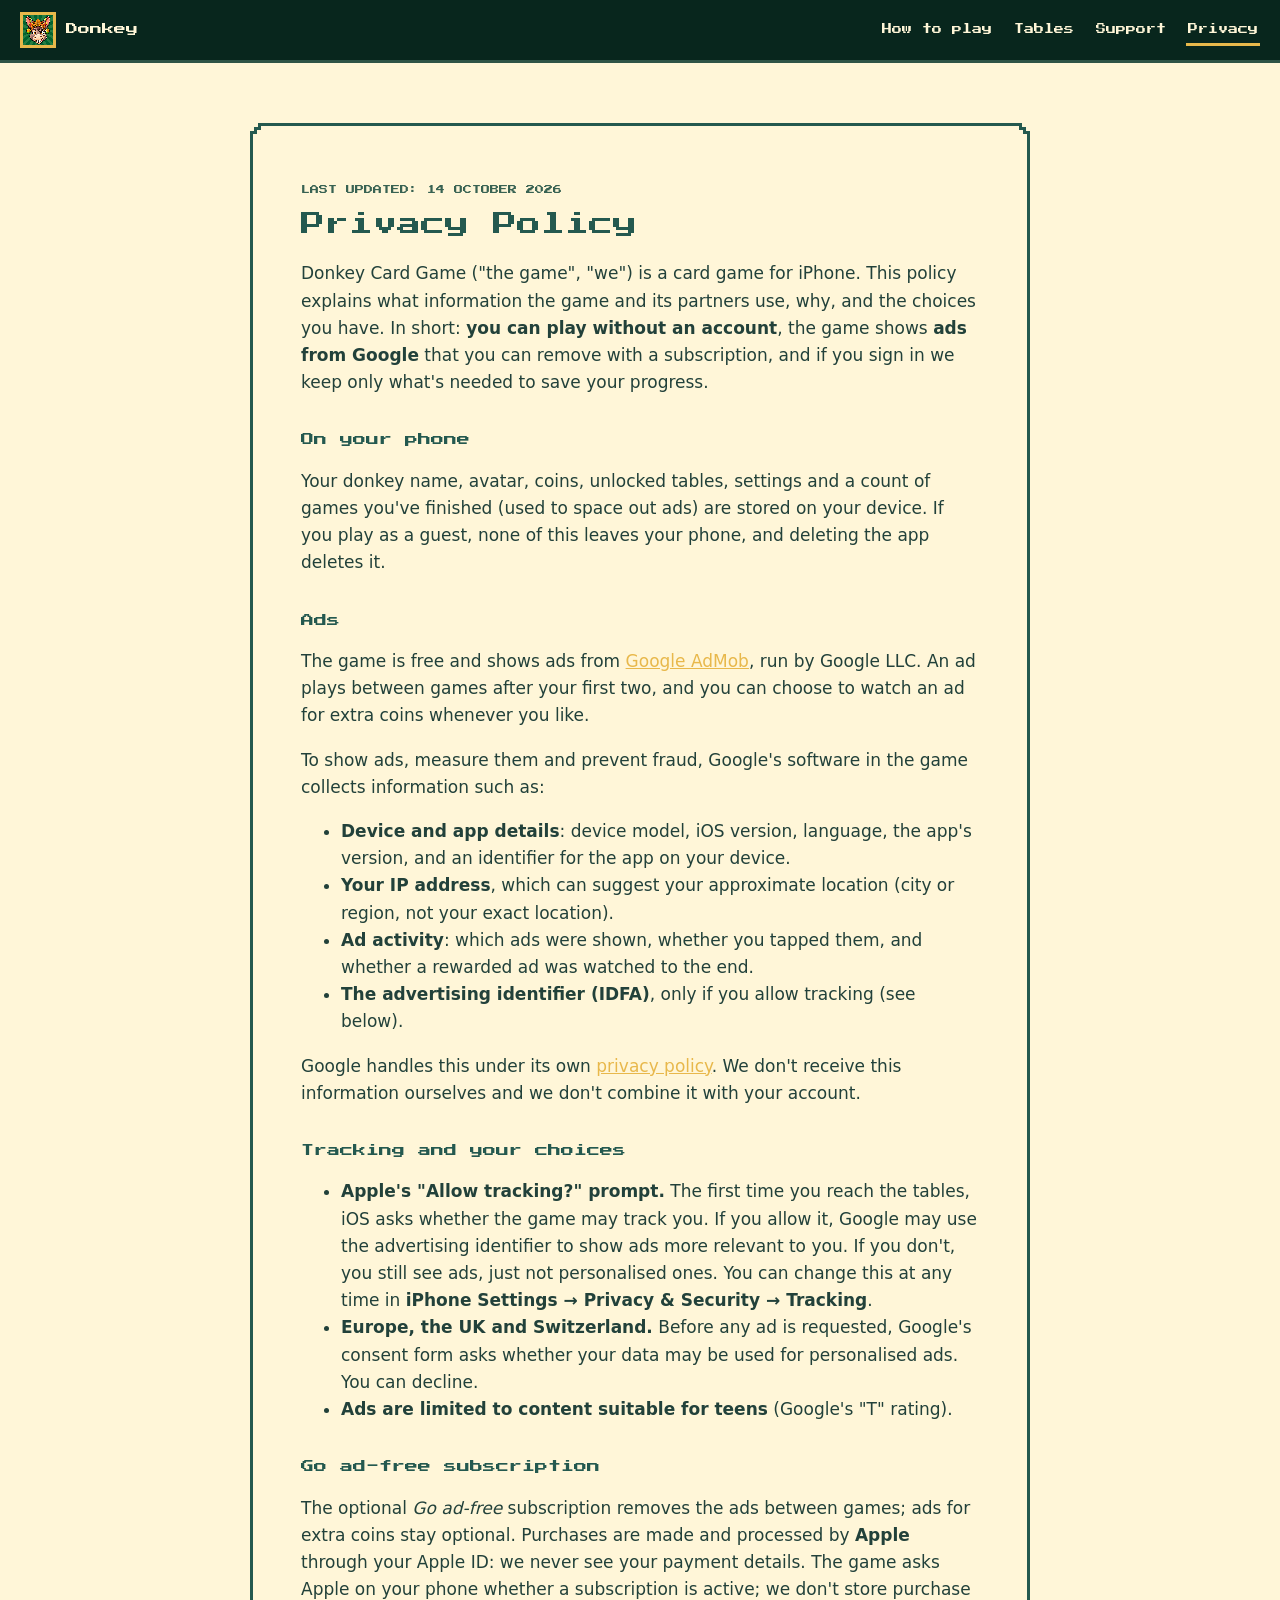
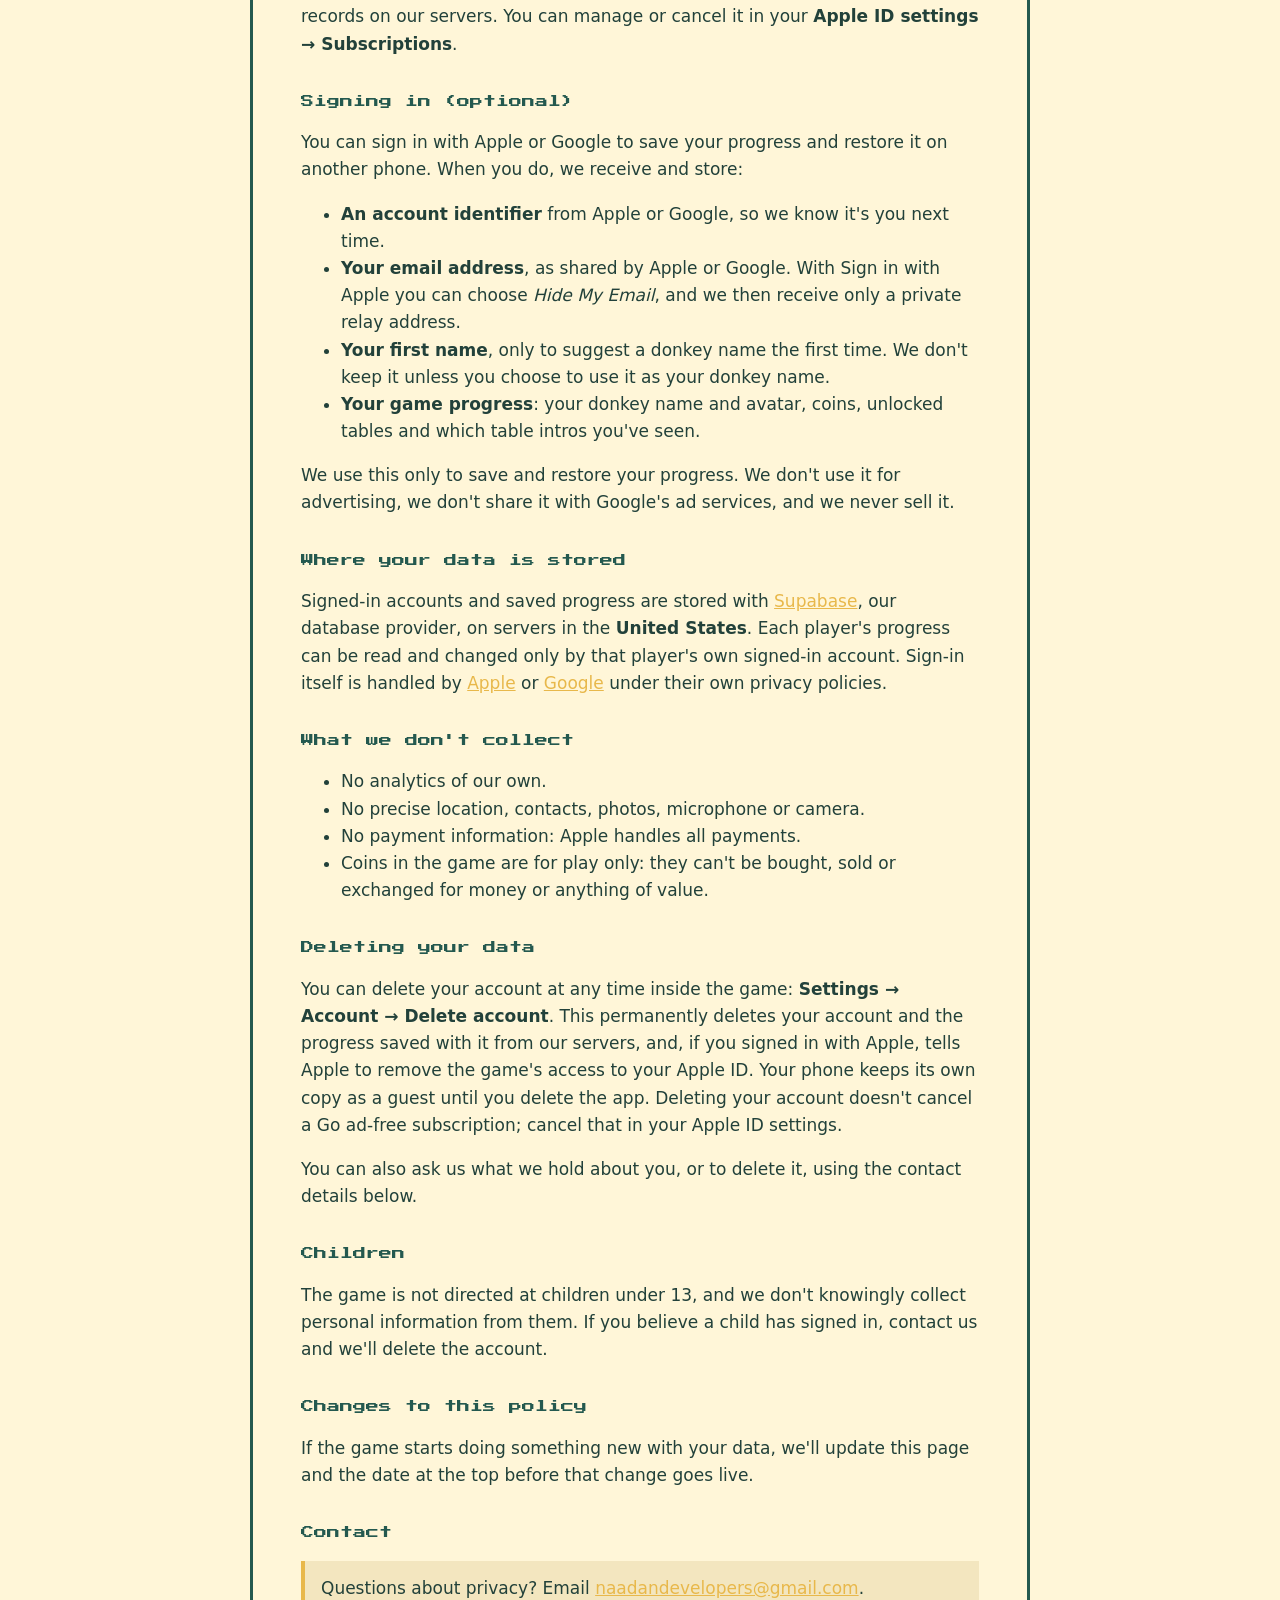
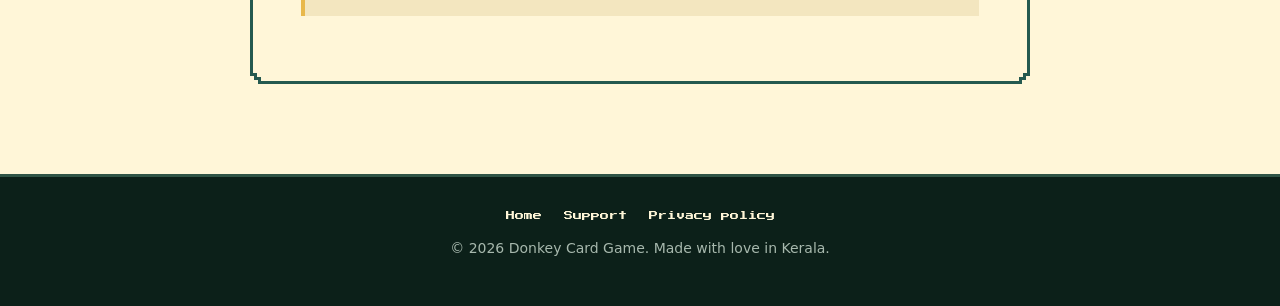
==== privacy.html @ 3ba15b1d "Claude: Privacy policy and support FAQ for ads and Go ad-free; Privacy and Support links in Settings" ====
<!doctype html>
<html lang="en">
<head>
  <meta charset="utf-8">
  <meta name="viewport" content="width=device-width, initial-scale=1">
  <title>Privacy Policy · Donkey Card Game</title>
  <meta name="description" content="How Donkey Card Game handles your data: ads from Google, tracking choices, the Go ad-free subscription, optional sign-in, and how to delete it.">
  <meta name="theme-color" content="#08261d">
  <link rel="icon" href="assets/favicon.png">
  <link rel="stylesheet" href="style.css">
</head>
<body>
  <header class="topbar">
    <a class="brand" href="./"><img class="crisp" src="assets/icon.png" alt=""><span>Donkey</span></a>
    <nav class="nav" aria-label="Main">
      <a href="./#how">How to play</a>
      <a href="./#tables">Tables</a>
      <a href="support.html">Support</a>
      <a href="privacy.html" aria-current="page">Privacy</a>
    </nav>
  </header>

  <main class="doc">
    <div class="paper frame step drop"><div class="in step">
      <p class="updated">LAST UPDATED: 14 OCTOBER 2026</p>
      <h1>Privacy Policy</h1>
      <p>Donkey Card Game ("the game", "we") is a card game for iPhone. This policy explains what information the game and its partners use, why, and the choices you have. In short: <strong>you can play without an account</strong>, the game shows <strong>ads from Google</strong> that you can remove with a subscription, and if you sign in we keep only what's needed to save your progress.</p>

      <h2>On your phone</h2>
      <p>Your donkey name, avatar, coins, unlocked tables, settings and a count of games you've finished (used to space out ads) are stored on your device. If you play as a guest, none of this leaves your phone, and deleting the app deletes it.</p>

      <h2>Ads</h2>
      <p>The game is free and shows ads from <a href="https://policies.google.com/technologies/partner-sites" rel="noopener">Google AdMob</a>, run by Google LLC. An ad plays between games after your first two, and you can choose to watch an ad for extra coins whenever you like.</p>
      <p>To show ads, measure them and prevent fraud, Google's software in the game collects information such as:</p>
      <ul>
        <li><strong>Device and app details</strong>: device model, iOS version, language, the app's version, and an identifier for the app on your device.</li>
        <li><strong>Your IP address</strong>, which can suggest your approximate location (city or region, not your exact location).</li>
        <li><strong>Ad activity</strong>: which ads were shown, whether you tapped them, and whether a rewarded ad was watched to the end.</li>
        <li><strong>The advertising identifier (IDFA)</strong>, only if you allow tracking (see below).</li>
      </ul>
      <p>Google handles this under its own <a href="https://policies.google.com/privacy" rel="noopener">privacy policy</a>. We don't receive this information ourselves and we don't combine it with your account.</p>

      <h2>Tracking and your choices</h2>
      <ul>
        <li><strong>Apple's "Allow tracking?" prompt.</strong> The first time you reach the tables, iOS asks whether the game may track you. If you allow it, Google may use the advertising identifier to show ads more relevant to you. If you don't, you still see ads, just not personalised ones. You can change this at any time in <strong>iPhone Settings → Privacy &amp; Security → Tracking</strong>.</li>
        <li><strong>Europe, the UK and Switzerland.</strong> Before any ad is requested, Google's consent form asks whether your data may be used for personalised ads. You can decline.</li>
        <li><strong>Ads are limited to content suitable for teens</strong> (Google's "T" rating).</li>
      </ul>

      <h2>Go ad-free subscription</h2>
      <p>The optional <em>Go ad-free</em> subscription removes the ads between games; ads for extra coins stay optional. Purchases are made and processed by <strong>Apple</strong> through your Apple ID: we never see your payment details. The game asks Apple on your phone whether a subscription is active; we don't store purchase records on our servers. You can manage or cancel it in your <strong>Apple ID settings → Subscriptions</strong>.</p>

      <h2>Signing in (optional)</h2>
      <p>You can sign in with Apple or Google to save your progress and restore it on another phone. When you do, we receive and store:</p>
      <ul>
        <li><strong>An account identifier</strong> from Apple or Google, so we know it's you next time.</li>
        <li><strong>Your email address</strong>, as shared by Apple or Google. With Sign in with Apple you can choose <em>Hide My Email</em>, and we then receive only a private relay address.</li>
        <li><strong>Your first name</strong>, only to suggest a donkey name the first time. We don't keep it unless you choose to use it as your donkey name.</li>
        <li><strong>Your game progress</strong>: your donkey name and avatar, coins, unlocked tables and which table intros you've seen.</li>
      </ul>
      <p>We use this only to save and restore your progress. We don't use it for advertising, we don't share it with Google's ad services, and we never sell it.</p>

      <h2>Where your data is stored</h2>
      <p>Signed-in accounts and saved progress are stored with <a href="https://supabase.com/privacy" rel="noopener">Supabase</a>, our database provider, on servers in the <strong>United States</strong>. Each player's progress can be read and changed only by that player's own signed-in account. Sign-in itself is handled by <a href="https://www.apple.com/legal/privacy/" rel="noopener">Apple</a> or <a href="https://policies.google.com/privacy" rel="noopener">Google</a> under their own privacy policies.</p>

      <h2>What we don't collect</h2>
      <ul>
        <li>No analytics of our own.</li>
        <li>No precise location, contacts, photos, microphone or camera.</li>
        <li>No payment information: Apple handles all payments.</li>
        <li>Coins in the game are for play only: they can't be bought, sold or exchanged for money or anything of value.</li>
      </ul>

      <h2>Deleting your data</h2>
      <p>You can delete your account at any time inside the game: <strong>Settings → Account → Delete account</strong>. This permanently deletes your account and the progress saved with it from our servers, and, if you signed in with Apple, tells Apple to remove the game's access to your Apple ID. Your phone keeps its own copy as a guest until you delete the app. Deleting your account doesn't cancel a Go ad-free subscription; cancel that in your Apple ID settings.</p>
      <p>You can also ask us what we hold about you, or to delete it, using the contact details below.</p>

      <h2>Children</h2>
      <p>The game is not directed at children under 13, and we don't knowingly collect personal information from them. If you believe a child has signed in, contact us and we'll delete the account.</p>

      <h2>Changes to this policy</h2>
      <p>If the game starts doing something new with your data, we'll update this page and the date at the top before that change goes live.</p>

      <h2>Contact</h2>
      <p class="note">Questions about privacy? Email <a href="mailto:naadandevelopers@gmail.com">naadandevelopers@gmail.com</a>.</p>
    </div></div>
  </main>

  <footer>
    <div class="links"><a href="./">Home</a><a href="support.html">Support</a><a href="privacy.html">Privacy policy</a></div>
    <p>© 2026 Donkey Card Game. Made with love in Kerala.</p>
  </footer>
</body>
</html>
---- style.css ----
/* Donkey Card Game: one stylesheet for every page, in the game's own pixel
   look: stepped corners, hard borders and hard drop shadows, never blur. */

@font-face {
  font-family: 'Press Start 2P';
  src: url('assets/PressStart2P-Regular.ttf') format('truetype');
  font-display: swap;
}

:root {
  --cream: #fff6d8;
  --cream-2: #f3e6bf;
  --ink: #24594f;
  --ink-2: #386252;
  --deep: #08261d;
  --deep-2: #0c2019;
  --gold: #e8b84b;
  --yellow: #ffcc00;
  --yellow-edge: #493919;
  --yellow-drop: #795b16;
  --red: #e5544b;
  --pixel: 'Press Start 2P', ui-monospace, monospace;
  --body: ui-rounded, 'SF Pro Rounded', system-ui, -apple-system, 'Segoe UI', Roboto, sans-serif;
  /* Stepped corner size for clip-path frames. */
  --s: 4px;
}

* { box-sizing: border-box; }
html { scroll-behavior: smooth; }
body {
  margin: 0;
  background: var(--deep);
  color: var(--cream);
  font-family: var(--body);
  line-height: 1.6;
  -webkit-font-smoothing: antialiased;
}
img { max-width: 100%; display: block; }
/* Pixel art scales up crisp, not blurred. */
.crisp { image-rendering: pixelated; image-rendering: crisp-edges; }
a { color: var(--gold); }

/* ---------- stepped pixel frame: outer = border colour, inner = fill ---------- */
.step {
  clip-path: polygon(
    calc(var(--s) * 2) 0, calc(100% - var(--s) * 2) 0,
    calc(100% - var(--s) * 2) var(--s), calc(100% - var(--s)) var(--s),
    calc(100% - var(--s)) calc(var(--s) * 2), 100% calc(var(--s) * 2),
    100% calc(100% - var(--s) * 2), calc(100% - var(--s)) calc(100% - var(--s) * 2),
    calc(100% - var(--s)) calc(100% - var(--s)), calc(100% - var(--s) * 2) calc(100% - var(--s)),
    calc(100% - var(--s) * 2) 100%, calc(var(--s) * 2) 100%,
    calc(var(--s) * 2) calc(100% - var(--s)), var(--s) calc(100% - var(--s)),
    var(--s) calc(100% - var(--s) * 2), 0 calc(100% - var(--s) * 2),
    0 calc(var(--s) * 2), var(--s) calc(var(--s) * 2),
    var(--s) var(--s), calc(var(--s) * 2) var(--s)
  );
}
/* A hard drop shadow that follows the stepped outline. */
.drop { filter: drop-shadow(5px 5px 0 rgba(3, 16, 11, .55)); }

.frame { background: var(--ink); padding: 3px; }
.frame > .in { background: var(--cream); color: var(--deep); }
.frame.dark { background: #2f5446; }
.frame.dark > .in { background: var(--deep-2); color: var(--cream); }
.frame.gold { background: var(--gold); }

/* ---------- buttons ---------- */
.btn {
  display: inline-block;
  font-family: var(--pixel);
  font-size: 12px;
  letter-spacing: .5px;
  text-decoration: none;
  text-transform: uppercase;
  transition: transform .06s;
}
.btn:active { transform: translate(3px, 3px); }
.btn .face { display: block; padding: 16px 22px; }
.btn.primary { background: var(--yellow-edge); padding: 3px; }
.btn.primary .face {
  background: var(--yellow);
  color: #242a24;
  box-shadow: inset 0 3px 0 #ffe878, inset 0 -3px 0 #dea400;
}
.btn.secondary { background: var(--ink); padding: 3px; }
.btn.secondary .face { background: var(--cream); color: var(--ink); }

/* ---------- top bar ---------- */
.topbar {
  position: sticky; top: 0; z-index: 10;
  display: flex; align-items: center; justify-content: space-between;
  gap: 16px; padding: 12px 20px;
  background: var(--deep);
  border-bottom: 3px solid #2f5446;
}
.brand { display: flex; align-items: center; gap: 10px; text-decoration: none; color: var(--cream); }
.brand img { width: 36px; height: 36px; border: 3px solid var(--gold); }
.brand span { font-family: var(--pixel); font-size: 12px; }
.nav { display: flex; gap: 18px; flex-wrap: wrap; }
.nav a {
  font-family: var(--pixel); font-size: 10px; color: var(--cream);
  text-decoration: none; padding: 6px 2px; border-bottom: 3px solid transparent;
}
.nav a:hover, .nav a[aria-current] { border-bottom-color: var(--gold); }

/* ---------- hero ---------- */
.hero {
  position: relative;
  min-height: min(92vh, 760px);
  display: grid; place-items: center;
  padding: 72px 20px 56px;
  /* Shifted right of centre so the donkey on his stool stays in view. */
  background: var(--cream) url('assets/welcome-background.webp') 78% bottom / cover no-repeat;
  overflow: hidden;
  text-align: center;
}
.hero-inner { position: relative; z-index: 1; max-width: 720px; }
.hero .title { width: min(560px, 86vw); margin: 0 auto; animation: float 2.8s ease-in-out infinite; }
.hero .tagline {
  font-family: var(--pixel);
  font-size: clamp(9px, 1.6vw, 12px);
  line-height: 2;
  color: var(--ink);
  margin: 22px auto 30px;
  max-width: 560px;
  text-shadow: 2px 2px 0 rgba(255, 246, 216, .8);
}
.hero .ctas { display: flex; gap: 16px; justify-content: center; flex-wrap: wrap; }
.soon {
  display: inline-block; margin-top: 18px;
  font-family: var(--pixel); font-size: 9px; color: var(--ink-2);
  background: rgba(255, 246, 216, .85); padding: 8px 12px;
}
@keyframes float { 50% { transform: translateY(-8px); } }

/* ---------- sections ---------- */
section { padding: 84px 20px; scroll-margin-top: 72px; }
.wrap { max-width: 1060px; margin: 0 auto; }
.kicker {
  font-family: var(--pixel); font-size: 10px; color: var(--gold);
  letter-spacing: 1px; margin: 0 0 14px;
}
h1, h2, h3 { font-family: var(--pixel); font-weight: normal; line-height: 1.5; margin: 0 0 18px; }
h2 { font-size: clamp(16px, 2.6vw, 24px); }
h3 { font-size: 12px; }
.lead { font-size: 18px; max-width: 640px; color: #e9dfc0; }

/* The game in three steps. */
.steps { display: grid; gap: 22px; grid-template-columns: repeat(auto-fit, minmax(240px, 1fr)); margin-top: 36px; }
.steps .in { padding: 24px; height: 100%; }
.steps .num {
  font-family: var(--pixel); font-size: 22px; color: var(--yellow);
  text-shadow: 3px 3px 0 var(--yellow-drop);
}
.steps p { margin: 8px 0 0; color: var(--ink-2); font-size: 16px; }
.steps h3 { color: var(--deep); margin-top: 14px; }

/* Five tables. */
.tables { background: var(--cream) url('assets/journey-background.webp') center / cover no-repeat; }
.tables .heading { background: rgba(255, 246, 216, .9); display: inline-block; padding: 18px 22px; }
.tables .heading h2, .tables .heading .kicker { color: var(--ink); }
.tables .heading p { margin: 0; color: var(--ink-2); max-width: 560px; }
/* A path of stops, alternating sides, joined by a dotted trail. */
.path { list-style: none; margin: 40px 0 0; padding: 0; position: relative; display: grid; gap: 34px; }
.path::before {
  content: ''; position: absolute; left: 50%; top: 20px; bottom: 20px; width: 6px; margin-left: -3px;
  background: repeating-linear-gradient(var(--gold) 0 10px, transparent 10px 20px);
}
.stop { position: relative; display: grid; grid-template-columns: 1fr 1fr; gap: 64px; align-items: center; }
.stop.flip .shot { order: 2; }
.badge {
  position: absolute; left: 50%; top: 50%; transform: translate(-50%, -50%); z-index: 1;
  --s: 3px; background: var(--yellow); color: #242a24; font-family: var(--pixel); font-size: 12px;
  padding: 11px 10px; filter: drop-shadow(3px 3px 0 var(--yellow-drop));
}
.shot .in { position: relative; overflow: hidden; aspect-ratio: 3 / 2; }
.shot img { width: 100%; height: 100%; object-fit: cover; display: block; }
.level {
  position: absolute; top: 10px; right: 10px;
  font-family: var(--pixel); font-size: 8px; color: var(--cream); padding: 5px 7px;
}
.hard { background: var(--red); }
.about .in { padding: 20px 20px 18px; }
.about h3 { font-size: 14px; color: var(--ink); margin-bottom: 10px; }
.about p { margin: 0 0 16px; color: var(--ink-2); }
.stats { display: flex; flex-wrap: wrap; gap: 8px 22px; margin: 0 0 16px; }
.stats dt { font-family: var(--pixel); font-size: 7px; color: var(--ink-2); margin-bottom: 6px; }
.stats dd { margin: 0; font-weight: 700; color: var(--deep); display: flex; align-items: center; gap: 8px; }
.pips { display: flex; gap: 3px; }
.pips i { width: 8px; height: 12px; background: #cbbf98; }
.pips i.on { background: var(--red); }
.meet {
  display: inline-flex; align-items: center; gap: 12px; text-decoration: none;
  font-family: var(--pixel); font-size: 9px; color: var(--ink); white-space: nowrap;
}
.meet::after { content: '\2192'; font-family: var(--body); font-size: 18px; }
.meet:hover { color: var(--deep); }
.cast { display: flex; gap: 4px; }
.cast img { width: 34px; height: 34px; border: 2px solid var(--gold); background: var(--cream); }
@media (max-width: 760px) {
  .path::before { left: 18px; }
  .stop { grid-template-columns: 1fr; gap: 14px; padding-left: 46px; }
  .stop.flip .shot { order: 0; }
  .badge { left: 18px; top: 0; transform: translate(-50%, 0); }
  .about .in { padding: 16px 14px; }
  .about h3 { font-size: 12px; }
  .stats { gap: 8px 14px; }
  .stats dd { font-size: 14px; }
  .cast img { width: 30px; height: 30px; }
}

/* The regulars: a tab per table, a card per character. */
.regulars { background: var(--deep-2); }
.tabs { display: flex; flex-wrap: wrap; gap: 10px; margin: 30px 0 26px; }
.tab { border: 0; cursor: pointer; background: #2f5446; padding: 3px; font-family: var(--pixel); font-size: 9px; }
.tab span { display: block; padding: 11px 14px; background: var(--deep); color: var(--cream); }
.tab[aria-selected="true"] { background: var(--yellow-edge); }
.tab[aria-selected="true"] span { background: var(--yellow); color: #242a24; }
.tab:active { transform: translate(2px, 2px); }
.panel { display: grid; gap: 20px; grid-template-columns: repeat(auto-fit, minmax(210px, 1fr)); }
.panel[hidden] { display: none; }
.who .in { height: 100%; display: flex; flex-direction: column; }
/* The full figure, standing on a pixel floor. */
.who .stage {
  height: 240px; display: flex; align-items: flex-end; justify-content: center;
  padding: 18px 10px 0;
  background: linear-gradient(transparent 82%, #2f5446 82%, #2f5446 86%, #1d3a30 86%);
}
.who .stage img { max-height: 100%; width: auto; animation: bob 3s ease-in-out infinite; }
.who:nth-child(2) .stage img { animation-delay: -.75s; }
.who:nth-child(3) .stage img { animation-delay: -1.5s; }
.who:nth-child(4) .stage img { animation-delay: -2.25s; }
@keyframes bob { 50% { transform: translateY(-5px); } }
.who .info { padding: 16px 18px 20px; }
.who h3 { font-size: 13px; color: var(--cream); margin: 0 0 10px; }
.trait {
  display: inline-block; font-family: var(--pixel); font-size: 8px; line-height: 1.6;
  background: var(--gold); color: var(--deep); padding: 6px 9px; margin-bottom: 12px;
}
.who p { margin: 0 0 8px; color: #d9cfae; font-size: 15px; }
.who .quote { color: var(--gold); font-style: italic; margin: 0; }

/* Feature tiles. */
.features { display: grid; gap: 18px; grid-template-columns: repeat(auto-fit, minmax(220px, 1fr)); margin-top: 30px; }
.features .in { padding: 20px; height: 100%; }
.features h3 { color: var(--gold); font-size: 10px; }
.features p { margin: 0; color: #d9cfae; }

/* Closing call to action. */
.closer { text-align: center; background: linear-gradient(var(--deep), #12382c); }
.closer img.face { width: 120px; margin: 0 auto 18px; }

/* ---------- document pages (privacy, support) ---------- */
.doc { background: var(--cream); color: var(--deep); padding: 60px 20px 90px; }
.doc .paper { max-width: 780px; margin: 0 auto; }
.doc .paper > .in { padding: clamp(22px, 5vw, 48px); }
.doc h1 { font-size: clamp(16px, 3vw, 24px); color: var(--ink); }
.doc h2 { font-size: 13px; color: var(--ink); margin-top: 34px; }
.doc p, .doc li { font-size: 17px; color: #22413a; }
.doc .updated { font-family: var(--pixel); font-size: 9px; color: var(--ink-2); }
.doc .note { background: var(--cream-2); padding: 14px 16px; border-left: 4px solid var(--gold); }
.doc details { border-top: 3px dashed #d9c99a; padding: 14px 0; }
.doc summary { cursor: pointer; font-family: var(--pixel); font-size: 11px; color: var(--ink); line-height: 1.8; }
.doc details p { margin: 12px 0 0; }

/* ---------- footer ---------- */
footer {
  background: var(--deep-2); border-top: 3px solid #2f5446;
  padding: 32px 20px; text-align: center; color: #a7b8ad; font-size: 14px;
}
footer .links { display: flex; gap: 22px; justify-content: center; flex-wrap: wrap; margin-bottom: 12px; }
footer .links a { font-family: var(--pixel); font-size: 9px; color: var(--cream); text-decoration: none; }
footer .links a:hover { color: var(--gold); }

@media (max-width: 640px) {
  /* On a phone the bar scrolls away, and the menu fits on one line. */
  .topbar { position: static; flex-direction: column; gap: 6px; padding: 10px 12px; }
  .nav { gap: 12px; justify-content: center; }
  .nav a { font-size: 8px; }
  section { padding: 64px 16px; }
  .hero { padding: 48px 16px; }
}
@media (prefers-reduced-motion: reduce) {
  .hero .title, .who .stage img { animation: none; }
}
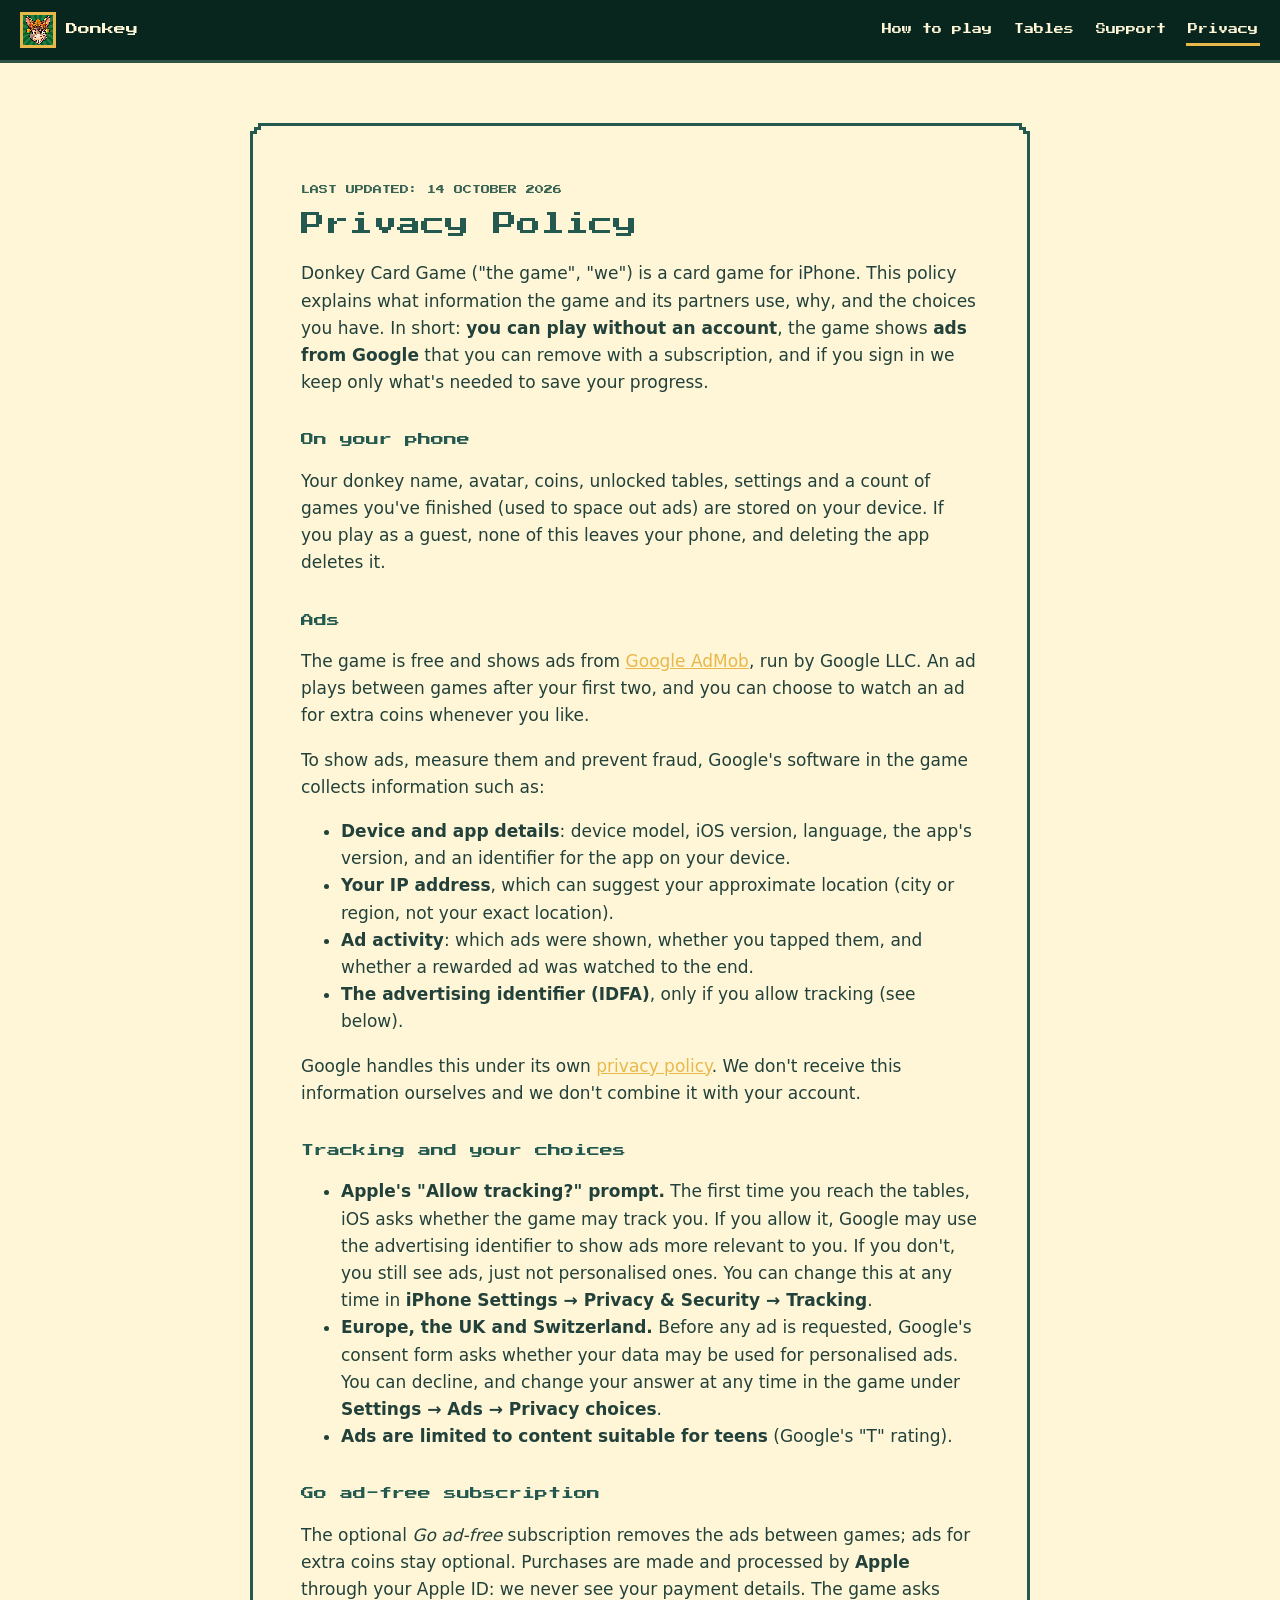
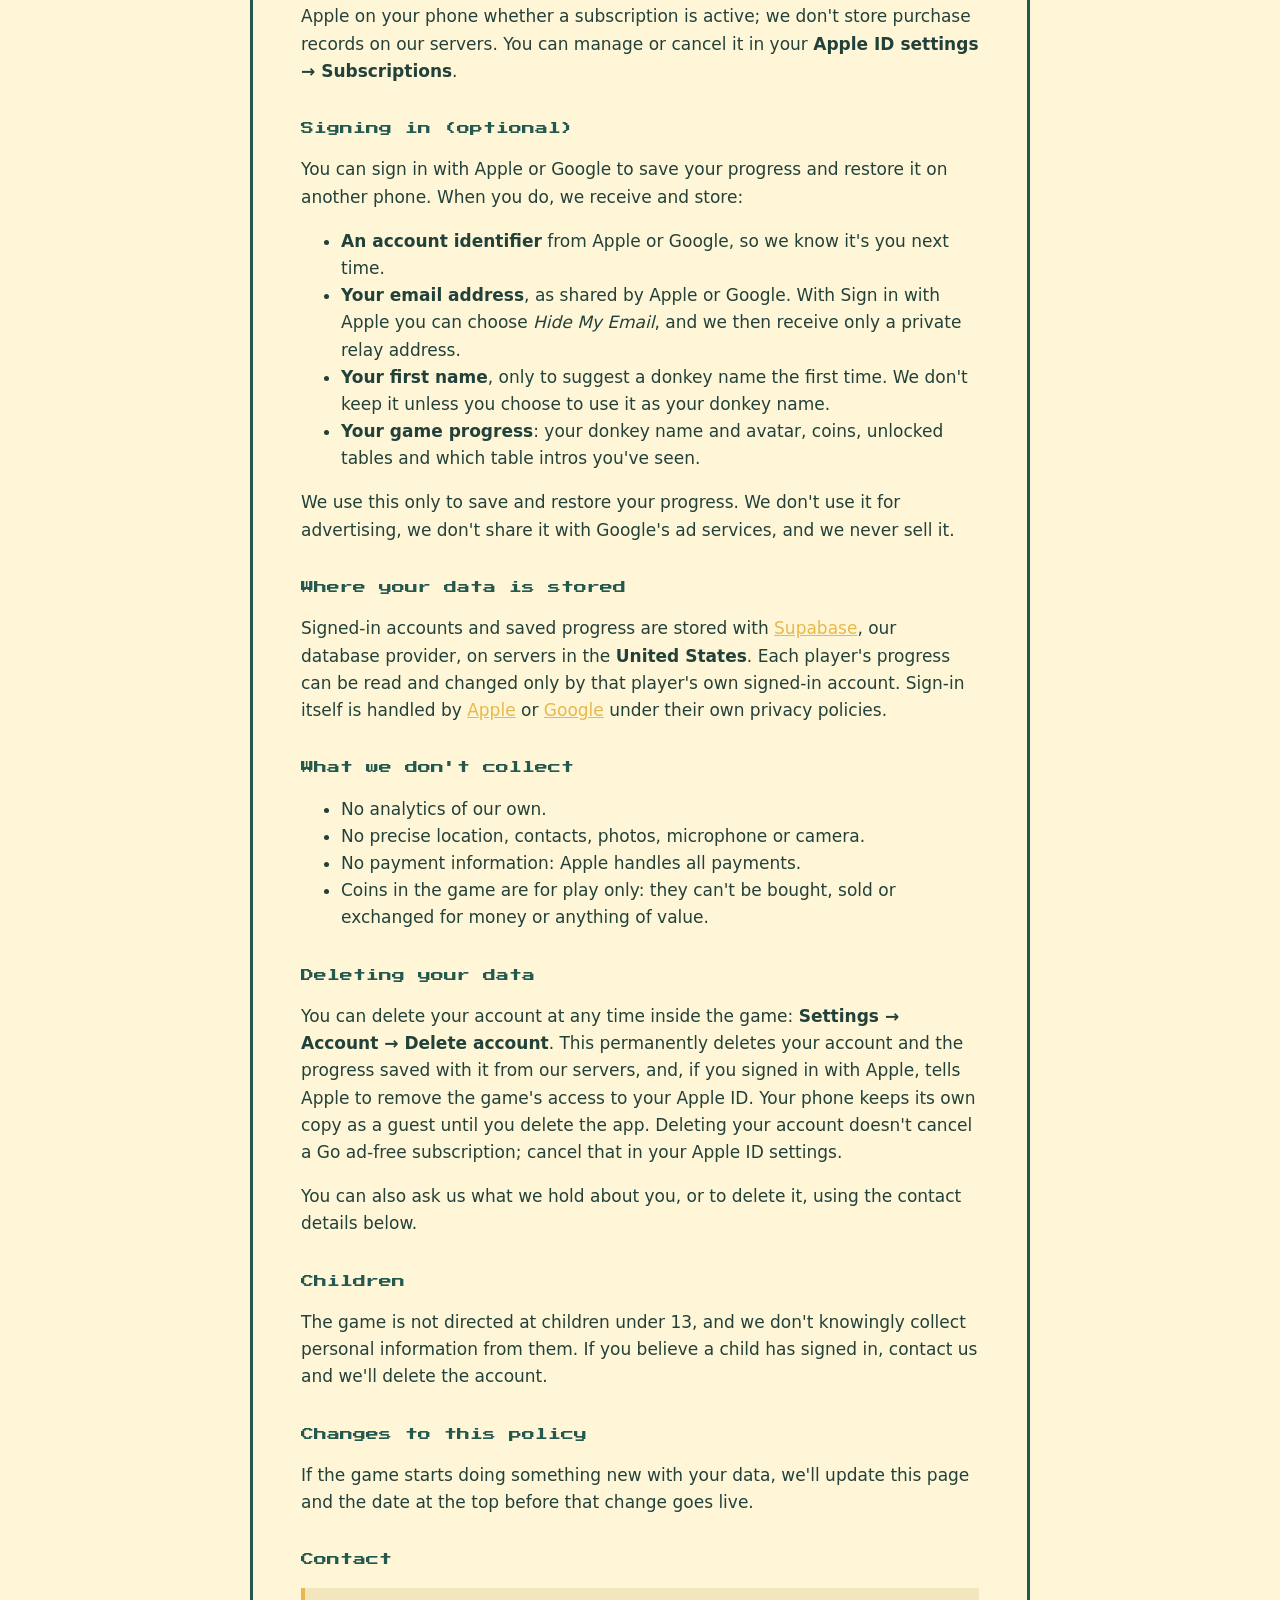
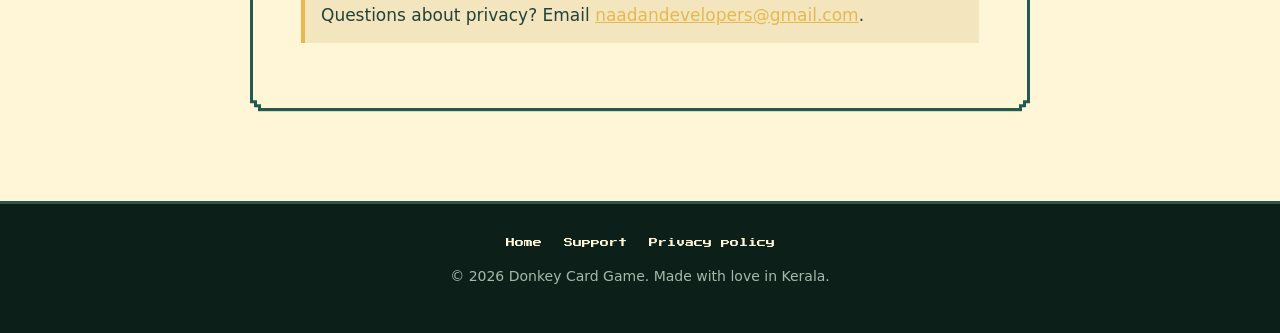
==== commit 6ca1876a: "Claude: Privacy choices in Settings for players under Google's EEA consent; ADS moves beside Sound C" ====
--- a/privacy.html
+++ b/privacy.html
@@ -43,7 +43,7 @@
       <h2>Tracking and your choices</h2>
       <ul>
         <li><strong>Apple's "Allow tracking?" prompt.</strong> The first time you reach the tables, iOS asks whether the game may track you. If you allow it, Google may use the advertising identifier to show ads more relevant to you. If you don't, you still see ads, just not personalised ones. You can change this at any time in <strong>iPhone Settings → Privacy &amp; Security → Tracking</strong>.</li>
-        <li><strong>Europe, the UK and Switzerland.</strong> Before any ad is requested, Google's consent form asks whether your data may be used for personalised ads. You can decline.</li>
+        <li><strong>Europe, the UK and Switzerland.</strong> Before any ad is requested, Google's consent form asks whether your data may be used for personalised ads. You can decline, and change your answer at any time in the game under <strong>Settings → Ads → Privacy choices</strong>.</li>
         <li><strong>Ads are limited to content suitable for teens</strong> (Google's "T" rating).</li>
       </ul>
 
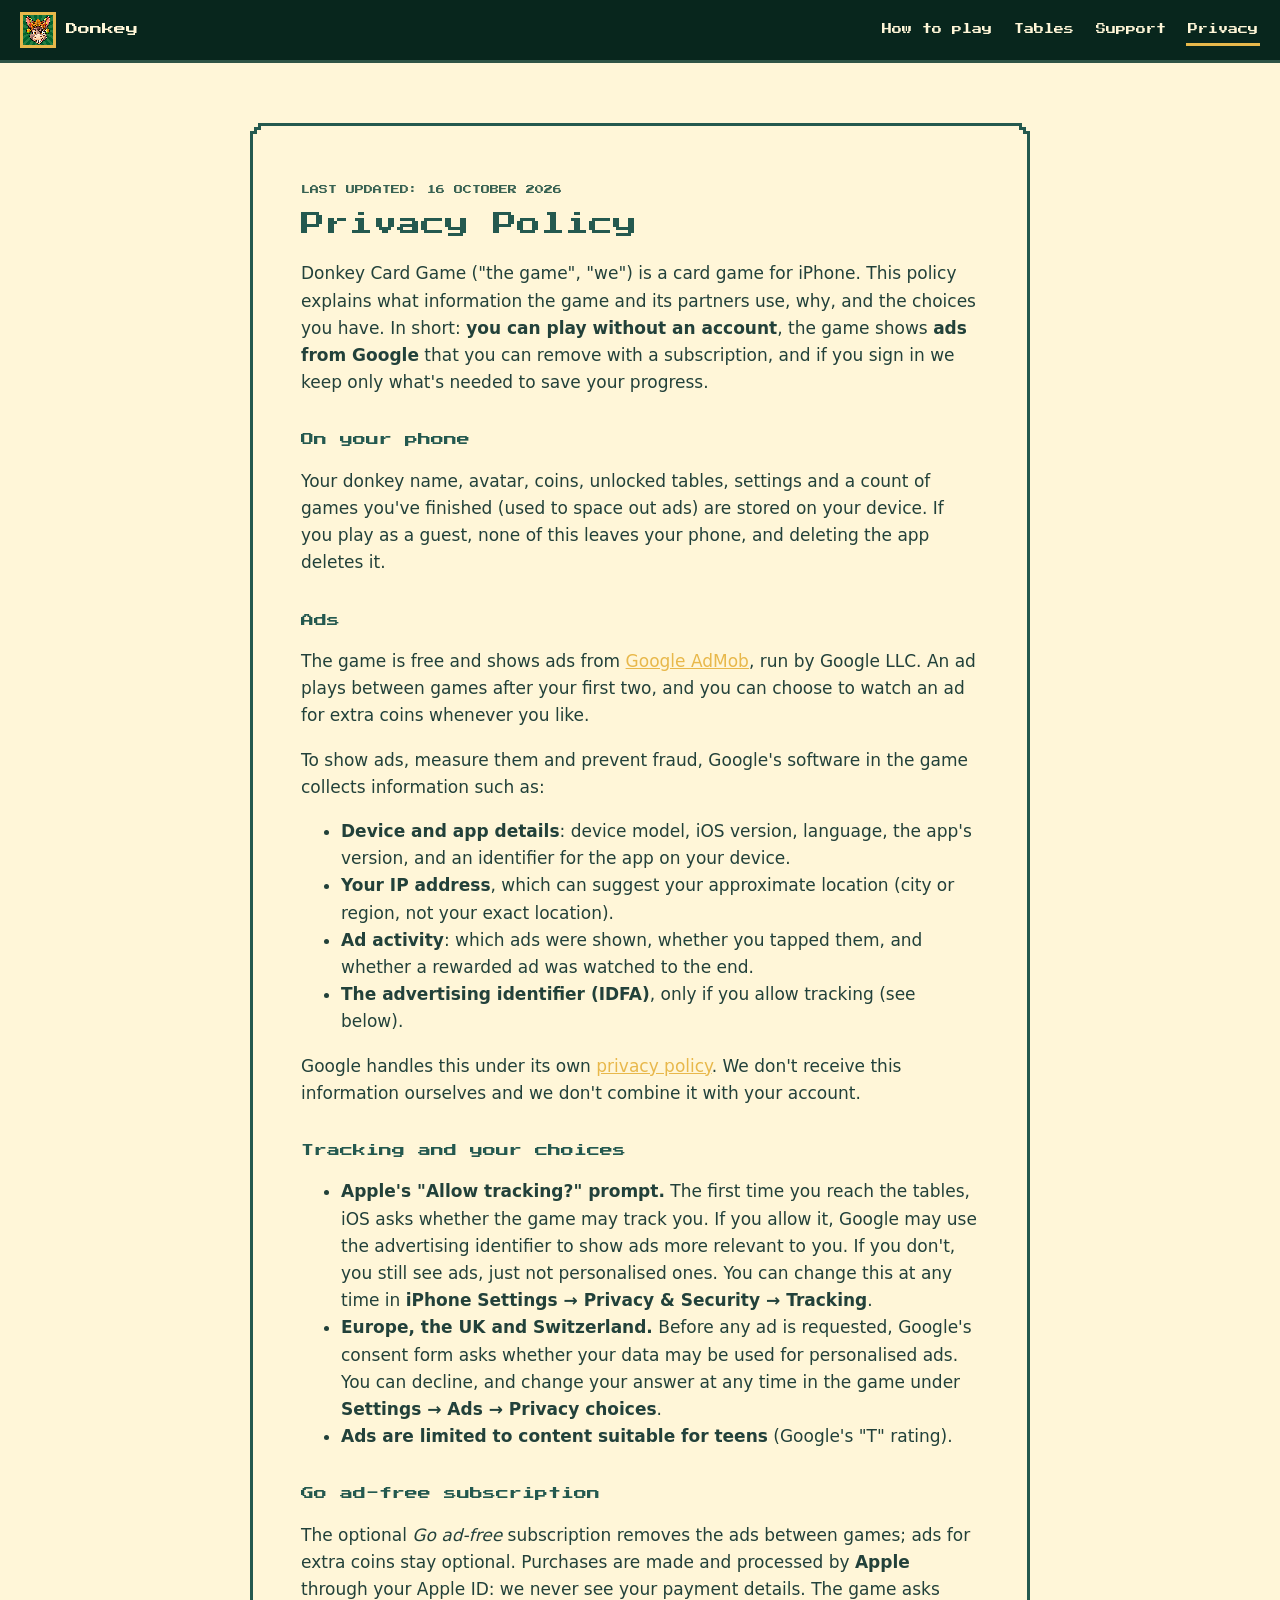
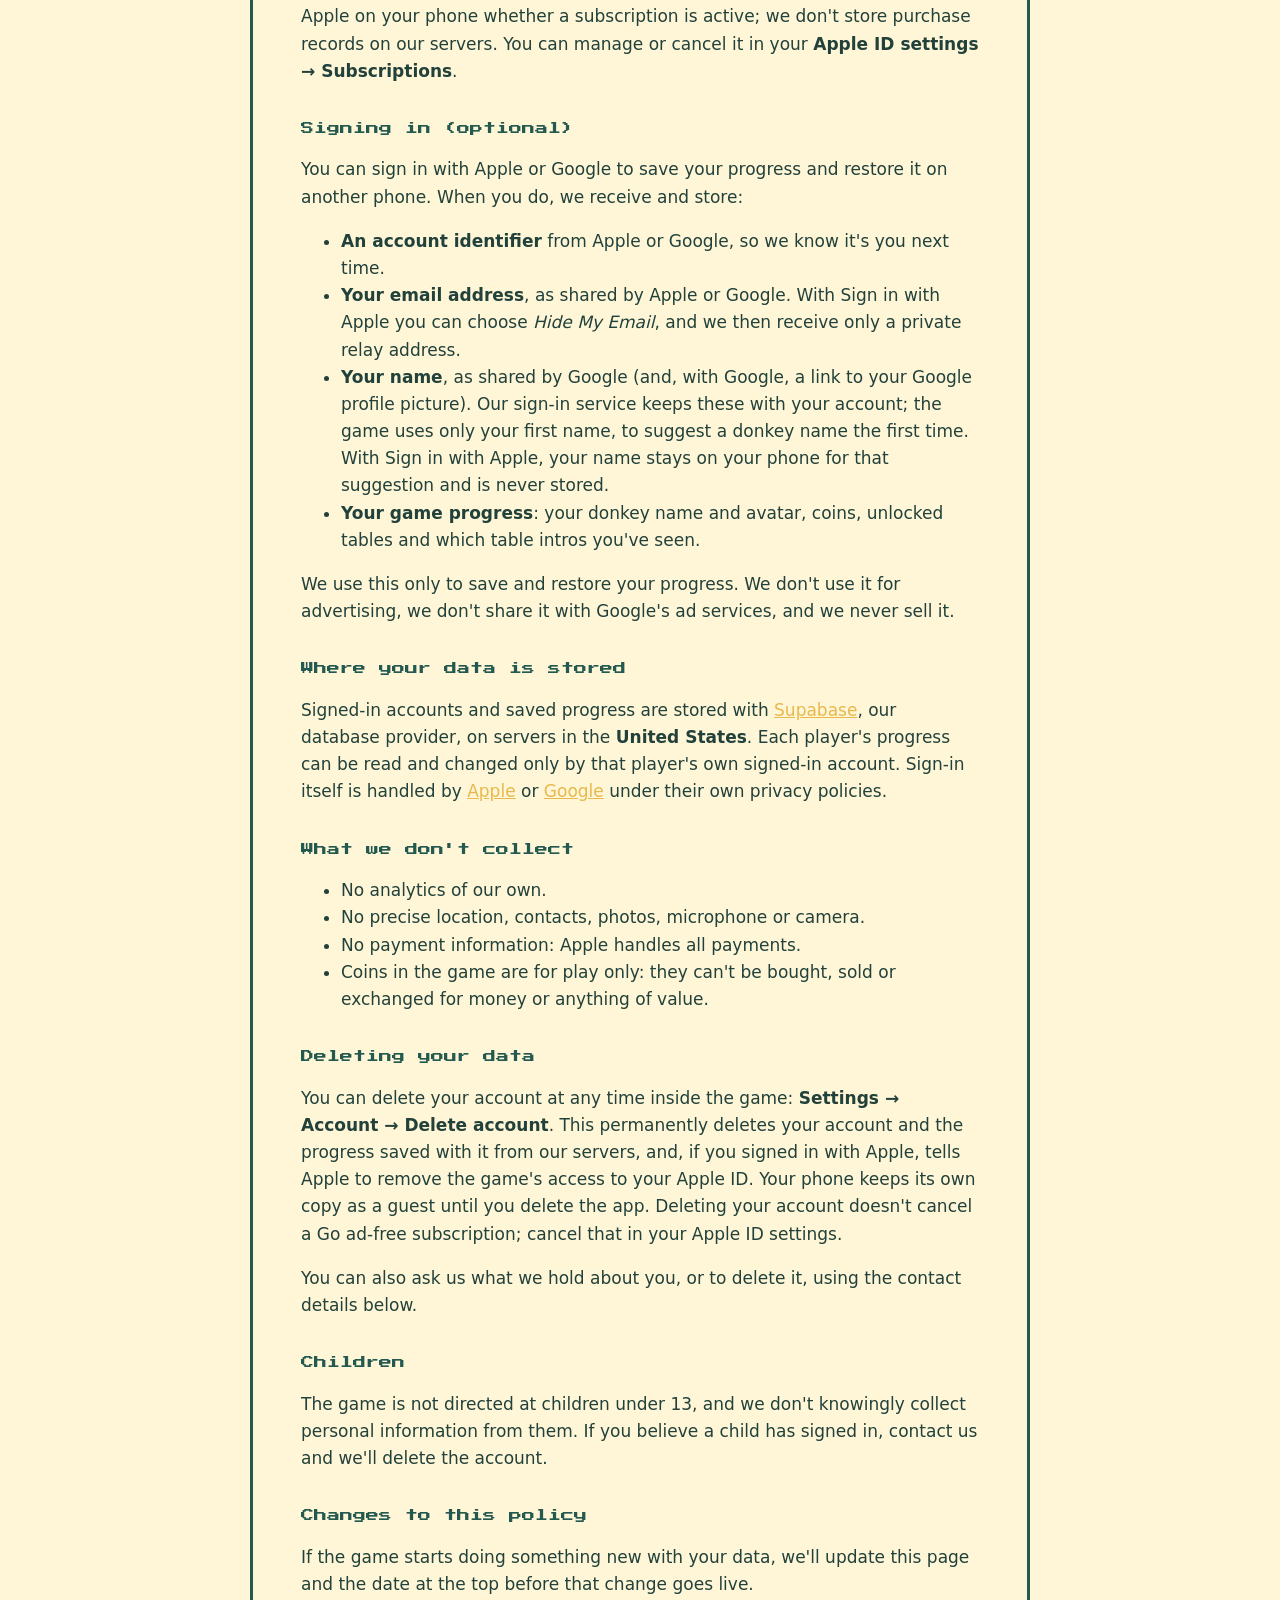
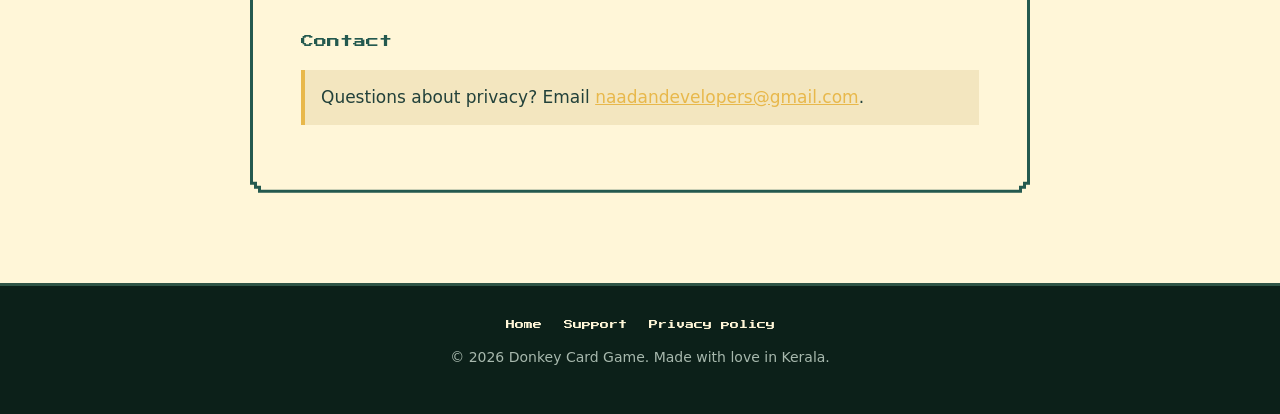
==== commit 5db6d4d9: "Claude: App Privacy and age rating answers; privacy policy says Google's name and photo link are kep" ====
--- a/privacy.html
+++ b/privacy.html
@@ -22,7 +22,7 @@
 
   <main class="doc">
     <div class="paper frame step drop"><div class="in step">
-      <p class="updated">LAST UPDATED: 14 OCTOBER 2026</p>
+      <p class="updated">LAST UPDATED: 16 OCTOBER 2026</p>
       <h1>Privacy Policy</h1>
       <p>Donkey Card Game ("the game", "we") is a card game for iPhone. This policy explains what information the game and its partners use, why, and the choices you have. In short: <strong>you can play without an account</strong>, the game shows <strong>ads from Google</strong> that you can remove with a subscription, and if you sign in we keep only what's needed to save your progress.</p>
 
@@ -55,7 +55,7 @@
       <ul>
         <li><strong>An account identifier</strong> from Apple or Google, so we know it's you next time.</li>
         <li><strong>Your email address</strong>, as shared by Apple or Google. With Sign in with Apple you can choose <em>Hide My Email</em>, and we then receive only a private relay address.</li>
-        <li><strong>Your first name</strong>, only to suggest a donkey name the first time. We don't keep it unless you choose to use it as your donkey name.</li>
+        <li><strong>Your name</strong>, as shared by Google (and, with Google, a link to your Google profile picture). Our sign-in service keeps these with your account; the game uses only your first name, to suggest a donkey name the first time. With Sign in with Apple, your name stays on your phone for that suggestion and is never stored.</li>
         <li><strong>Your game progress</strong>: your donkey name and avatar, coins, unlocked tables and which table intros you've seen.</li>
       </ul>
       <p>We use this only to save and restore your progress. We don't use it for advertising, we don't share it with Google's ad services, and we never sell it.</p>
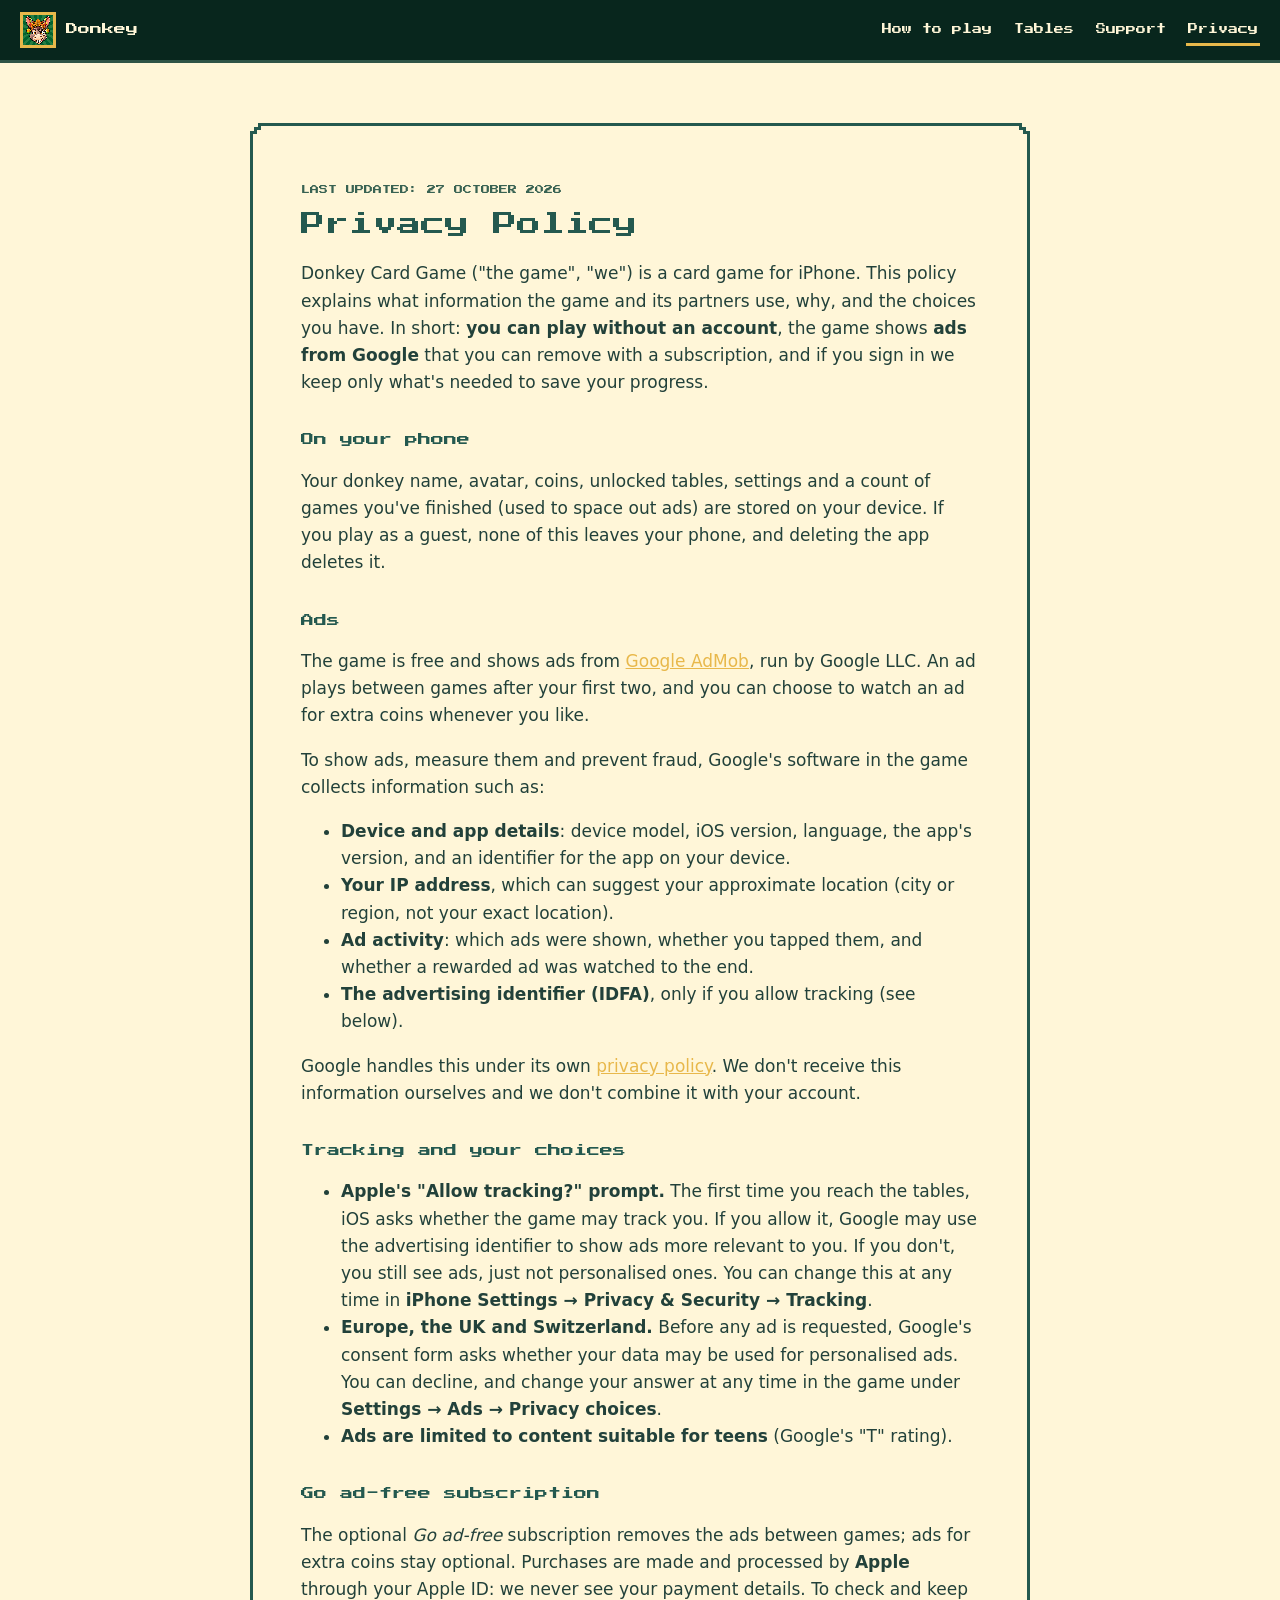
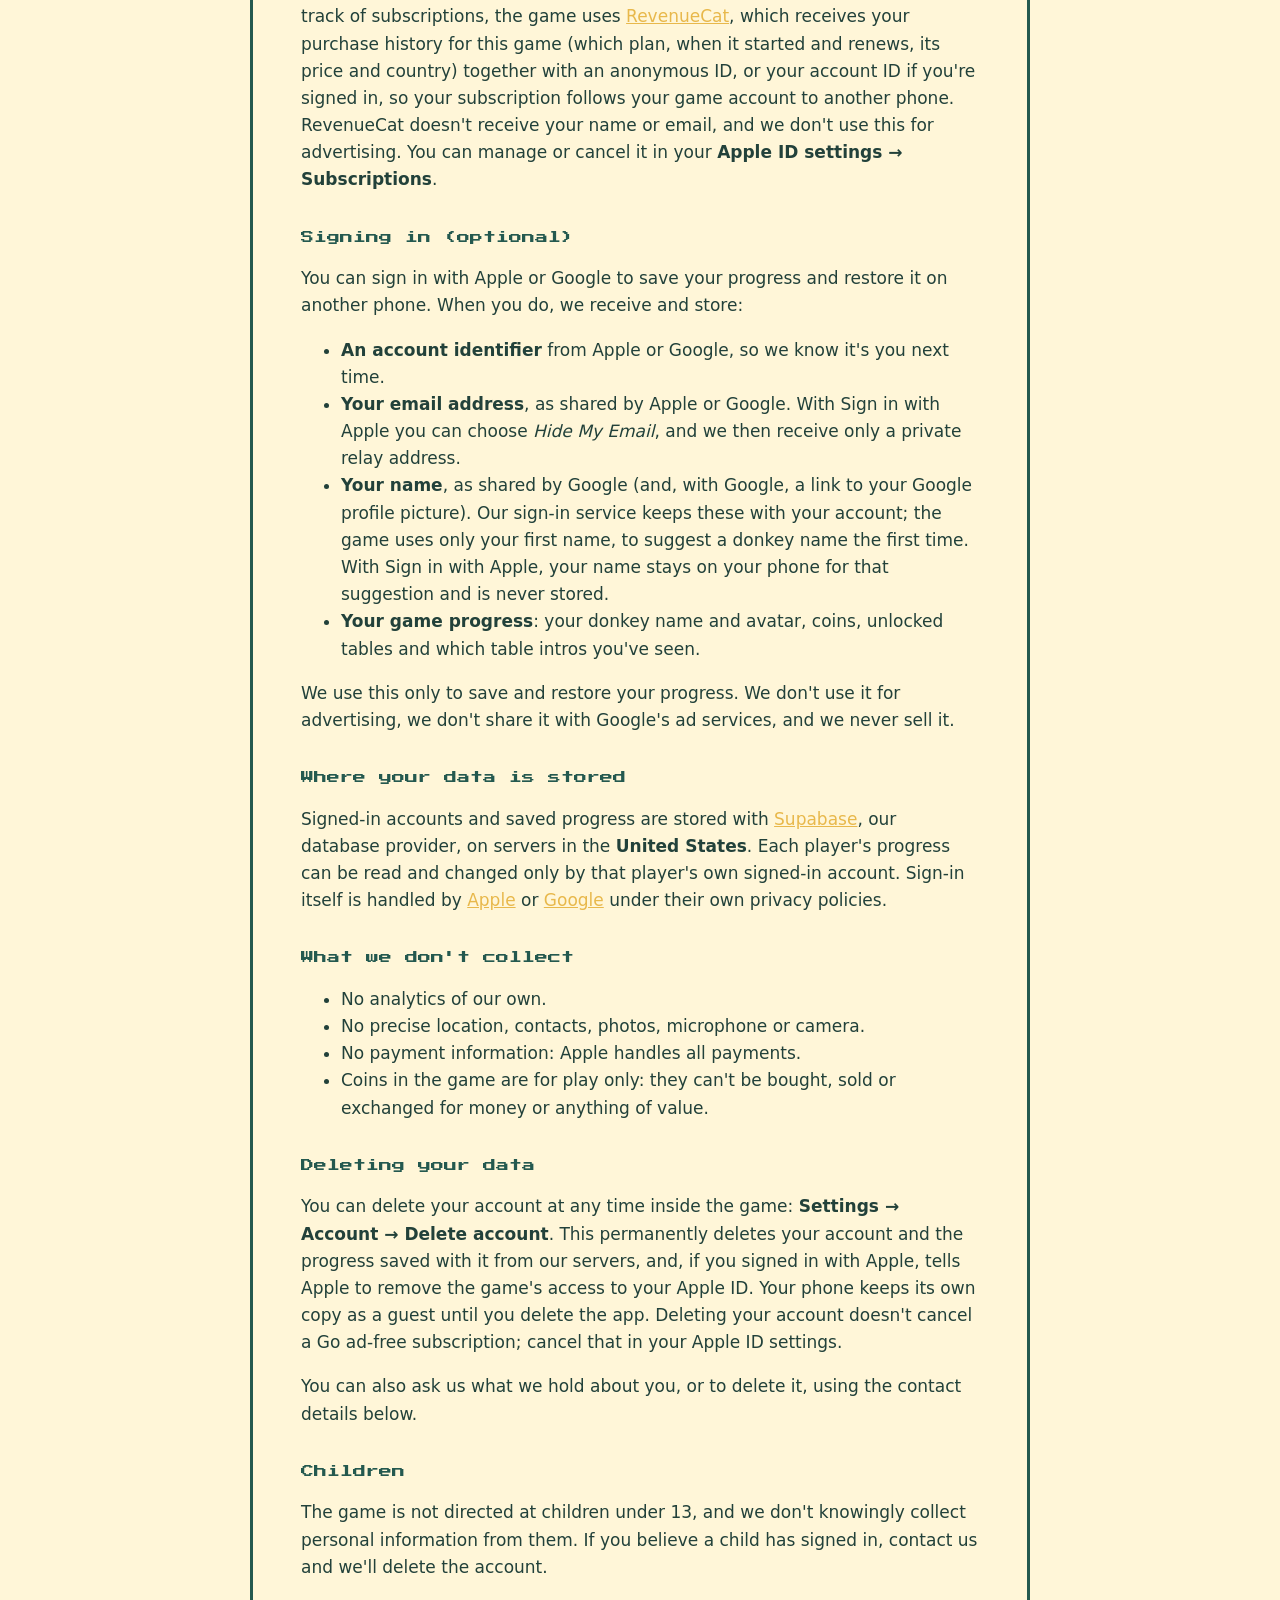
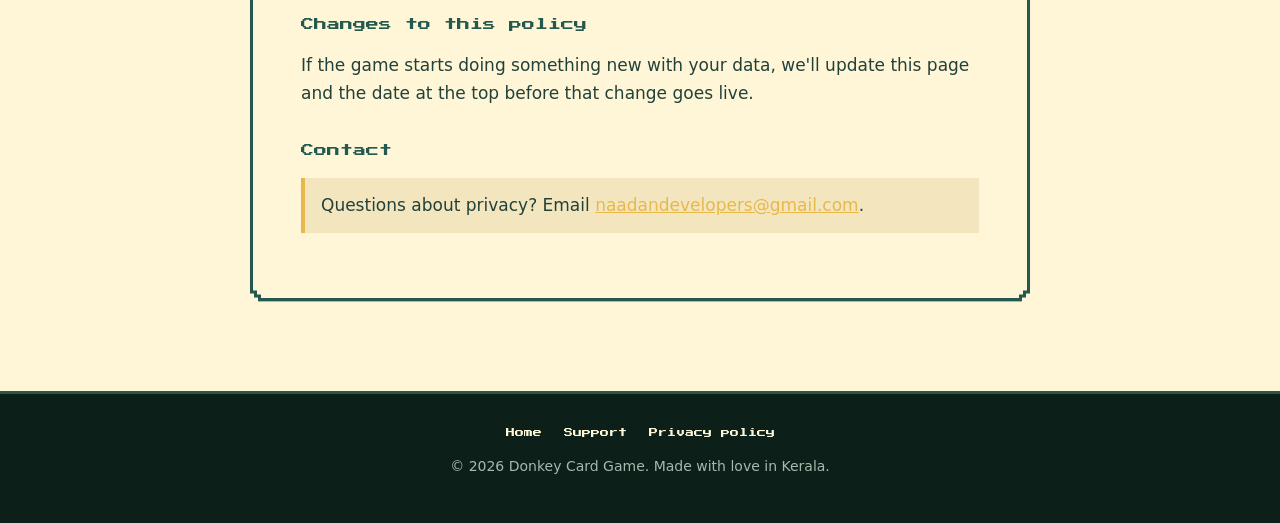
==== commit 7d833c31: "Claude: Go ad-free subscription through RevenueCat (replaces expo-iap) Entitlement ad_free, current " ====
--- a/privacy.html
+++ b/privacy.html
@@ -22,7 +22,7 @@
 
   <main class="doc">
     <div class="paper frame step drop"><div class="in step">
-      <p class="updated">LAST UPDATED: 16 OCTOBER 2026</p>
+      <p class="updated">LAST UPDATED: 27 OCTOBER 2026</p>
       <h1>Privacy Policy</h1>
       <p>Donkey Card Game ("the game", "we") is a card game for iPhone. This policy explains what information the game and its partners use, why, and the choices you have. In short: <strong>you can play without an account</strong>, the game shows <strong>ads from Google</strong> that you can remove with a subscription, and if you sign in we keep only what's needed to save your progress.</p>
 
@@ -48,7 +48,7 @@
       </ul>
 
       <h2>Go ad-free subscription</h2>
-      <p>The optional <em>Go ad-free</em> subscription removes the ads between games; ads for extra coins stay optional. Purchases are made and processed by <strong>Apple</strong> through your Apple ID: we never see your payment details. The game asks Apple on your phone whether a subscription is active; we don't store purchase records on our servers. You can manage or cancel it in your <strong>Apple ID settings → Subscriptions</strong>.</p>
+      <p>The optional <em>Go ad-free</em> subscription removes the ads between games; ads for extra coins stay optional. Purchases are made and processed by <strong>Apple</strong> through your Apple ID: we never see your payment details. To check and keep track of subscriptions, the game uses <a href="https://www.revenuecat.com/privacy/" rel="noopener">RevenueCat</a>, which receives your purchase history for this game (which plan, when it started and renews, its price and country) together with an anonymous ID, or your account ID if you're signed in, so your subscription follows your game account to another phone. RevenueCat doesn't receive your name or email, and we don't use this for advertising. You can manage or cancel it in your <strong>Apple ID settings → Subscriptions</strong>.</p>
 
       <h2>Signing in (optional)</h2>
       <p>You can sign in with Apple or Google to save your progress and restore it on another phone. When you do, we receive and store:</p>
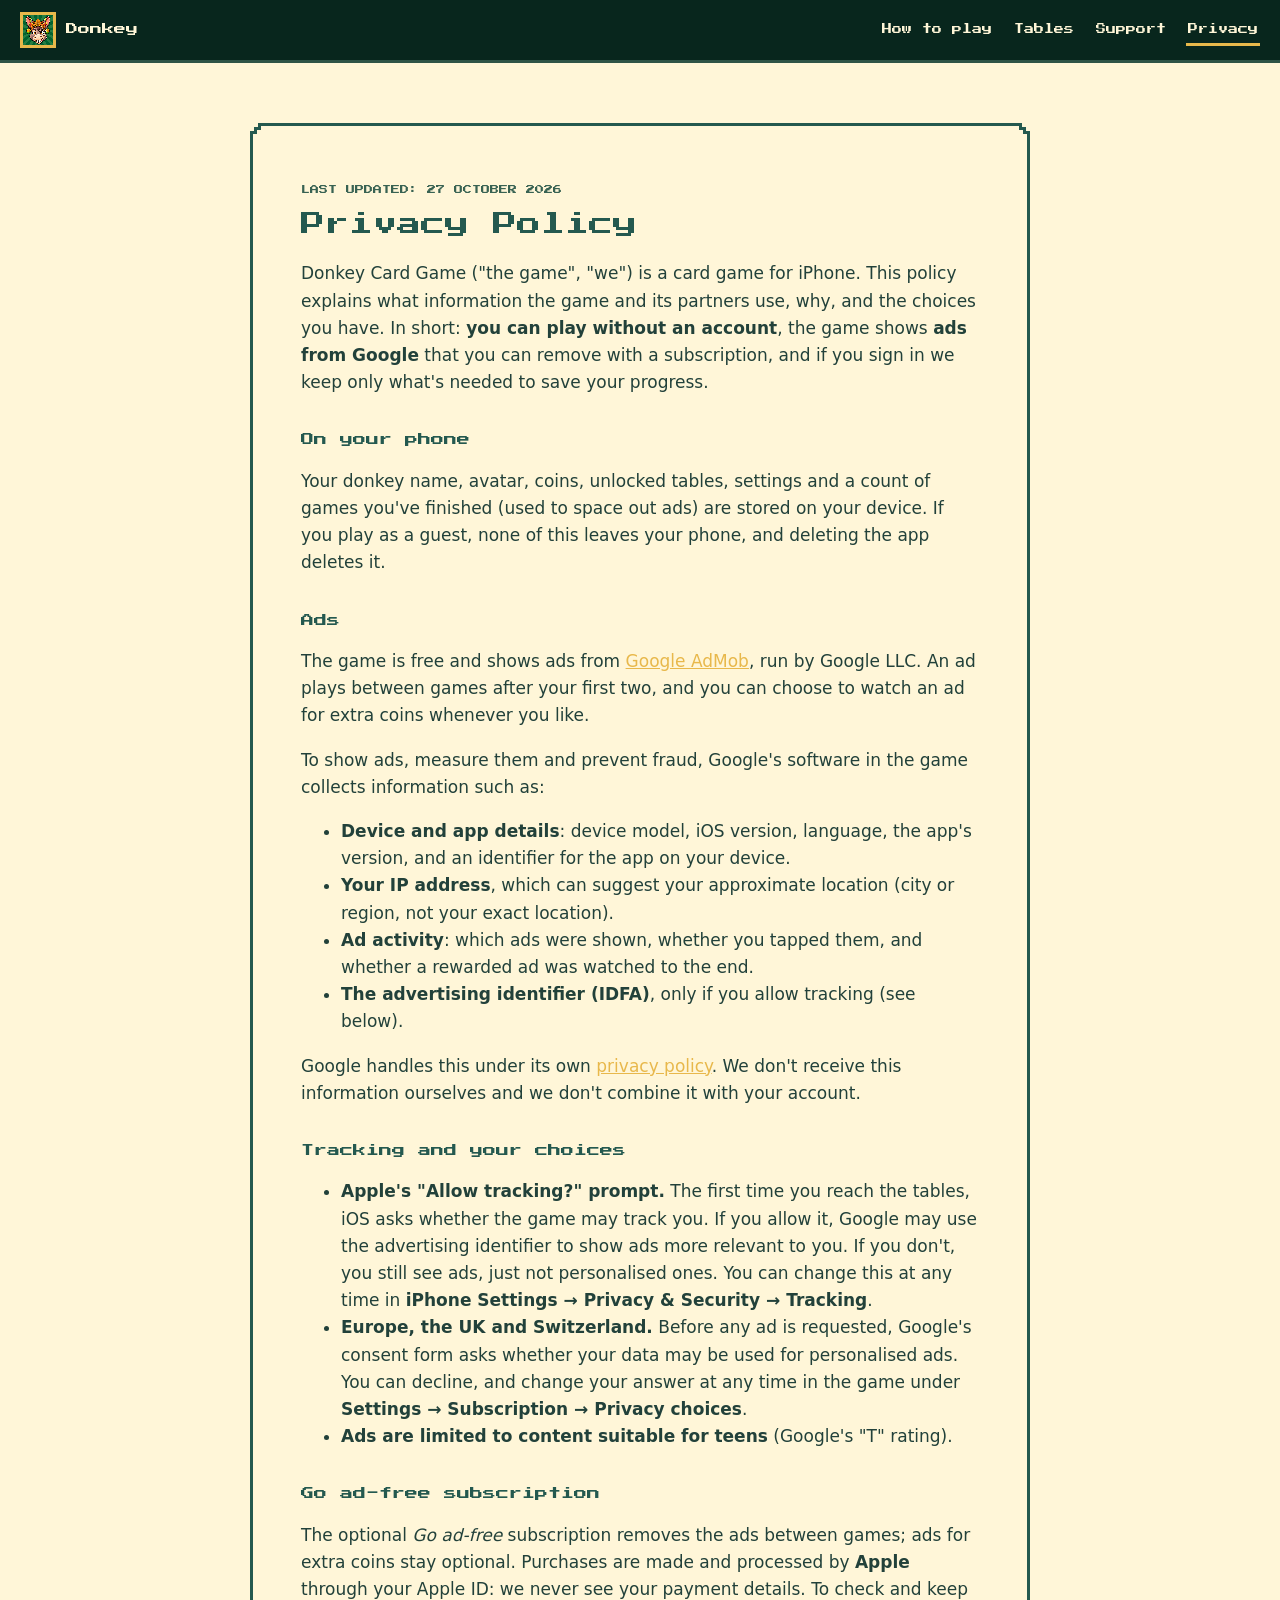
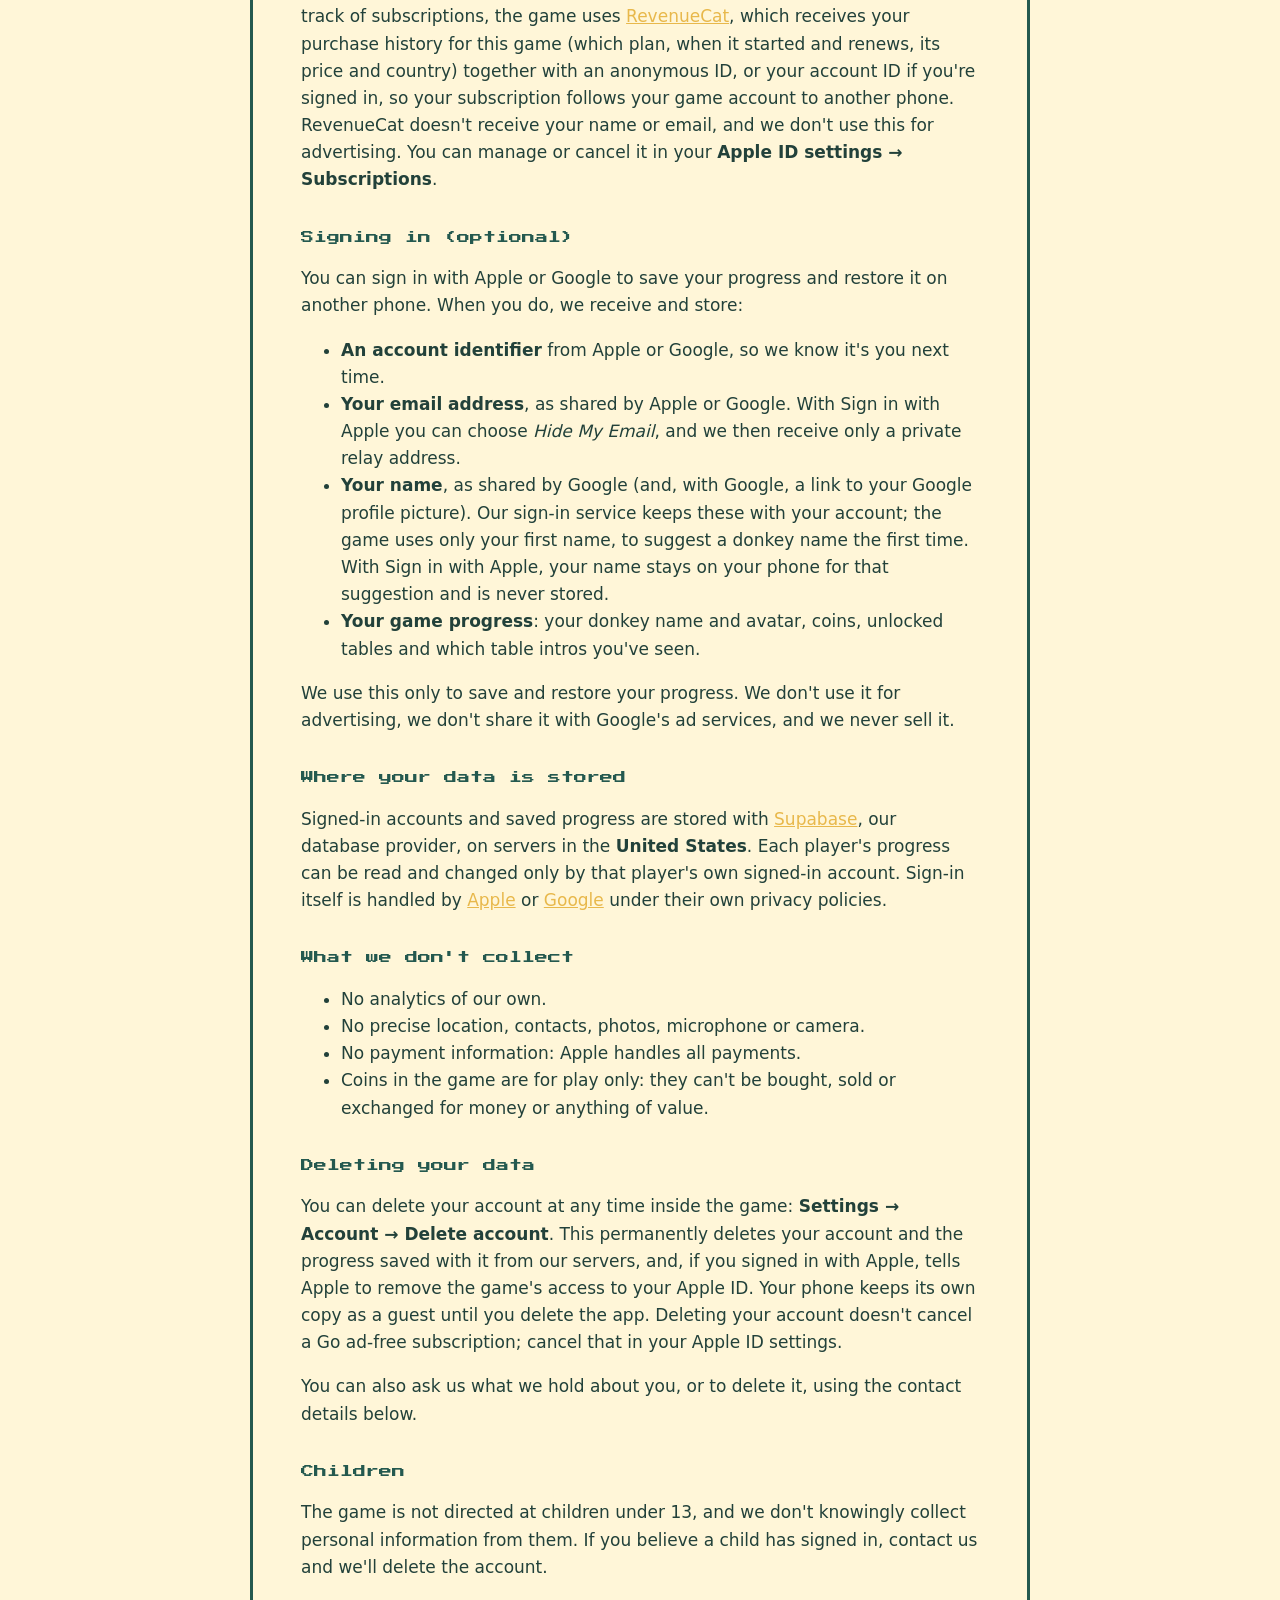
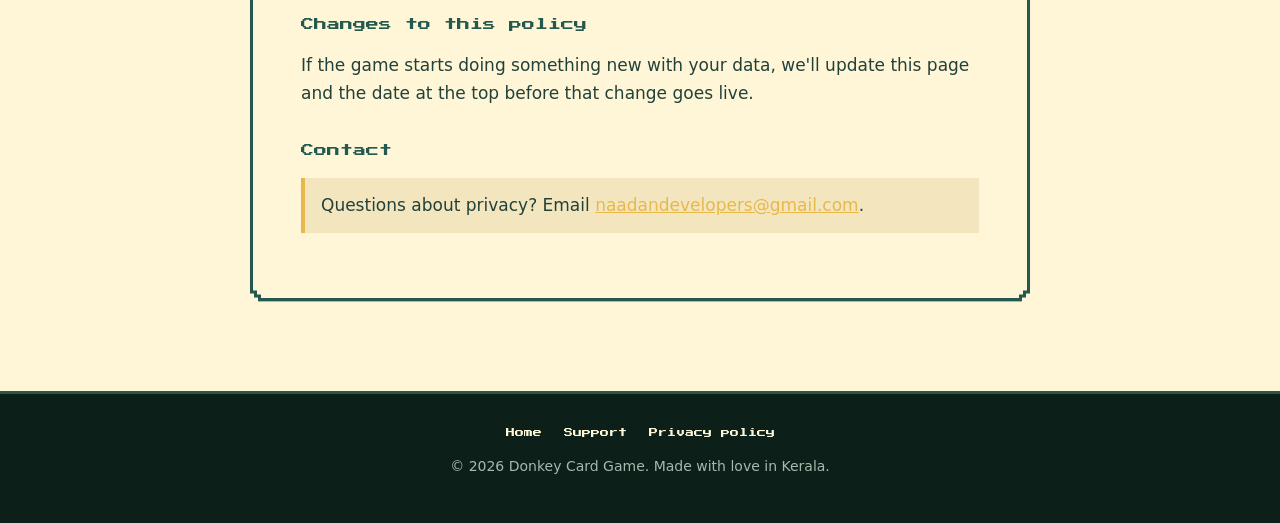
==== commit 685c1724: "Claude: Settings heading ADS -> SUBSCRIPTION (website help text too) Co-Authored-By: Claude Opus 5.5" ====
--- a/privacy.html
+++ b/privacy.html
@@ -43,7 +43,7 @@
       <h2>Tracking and your choices</h2>
       <ul>
         <li><strong>Apple's "Allow tracking?" prompt.</strong> The first time you reach the tables, iOS asks whether the game may track you. If you allow it, Google may use the advertising identifier to show ads more relevant to you. If you don't, you still see ads, just not personalised ones. You can change this at any time in <strong>iPhone Settings → Privacy &amp; Security → Tracking</strong>.</li>
-        <li><strong>Europe, the UK and Switzerland.</strong> Before any ad is requested, Google's consent form asks whether your data may be used for personalised ads. You can decline, and change your answer at any time in the game under <strong>Settings → Ads → Privacy choices</strong>.</li>
+        <li><strong>Europe, the UK and Switzerland.</strong> Before any ad is requested, Google's consent form asks whether your data may be used for personalised ads. You can decline, and change your answer at any time in the game under <strong>Settings → Subscription → Privacy choices</strong>.</li>
         <li><strong>Ads are limited to content suitable for teens</strong> (Google's "T" rating).</li>
       </ul>
 
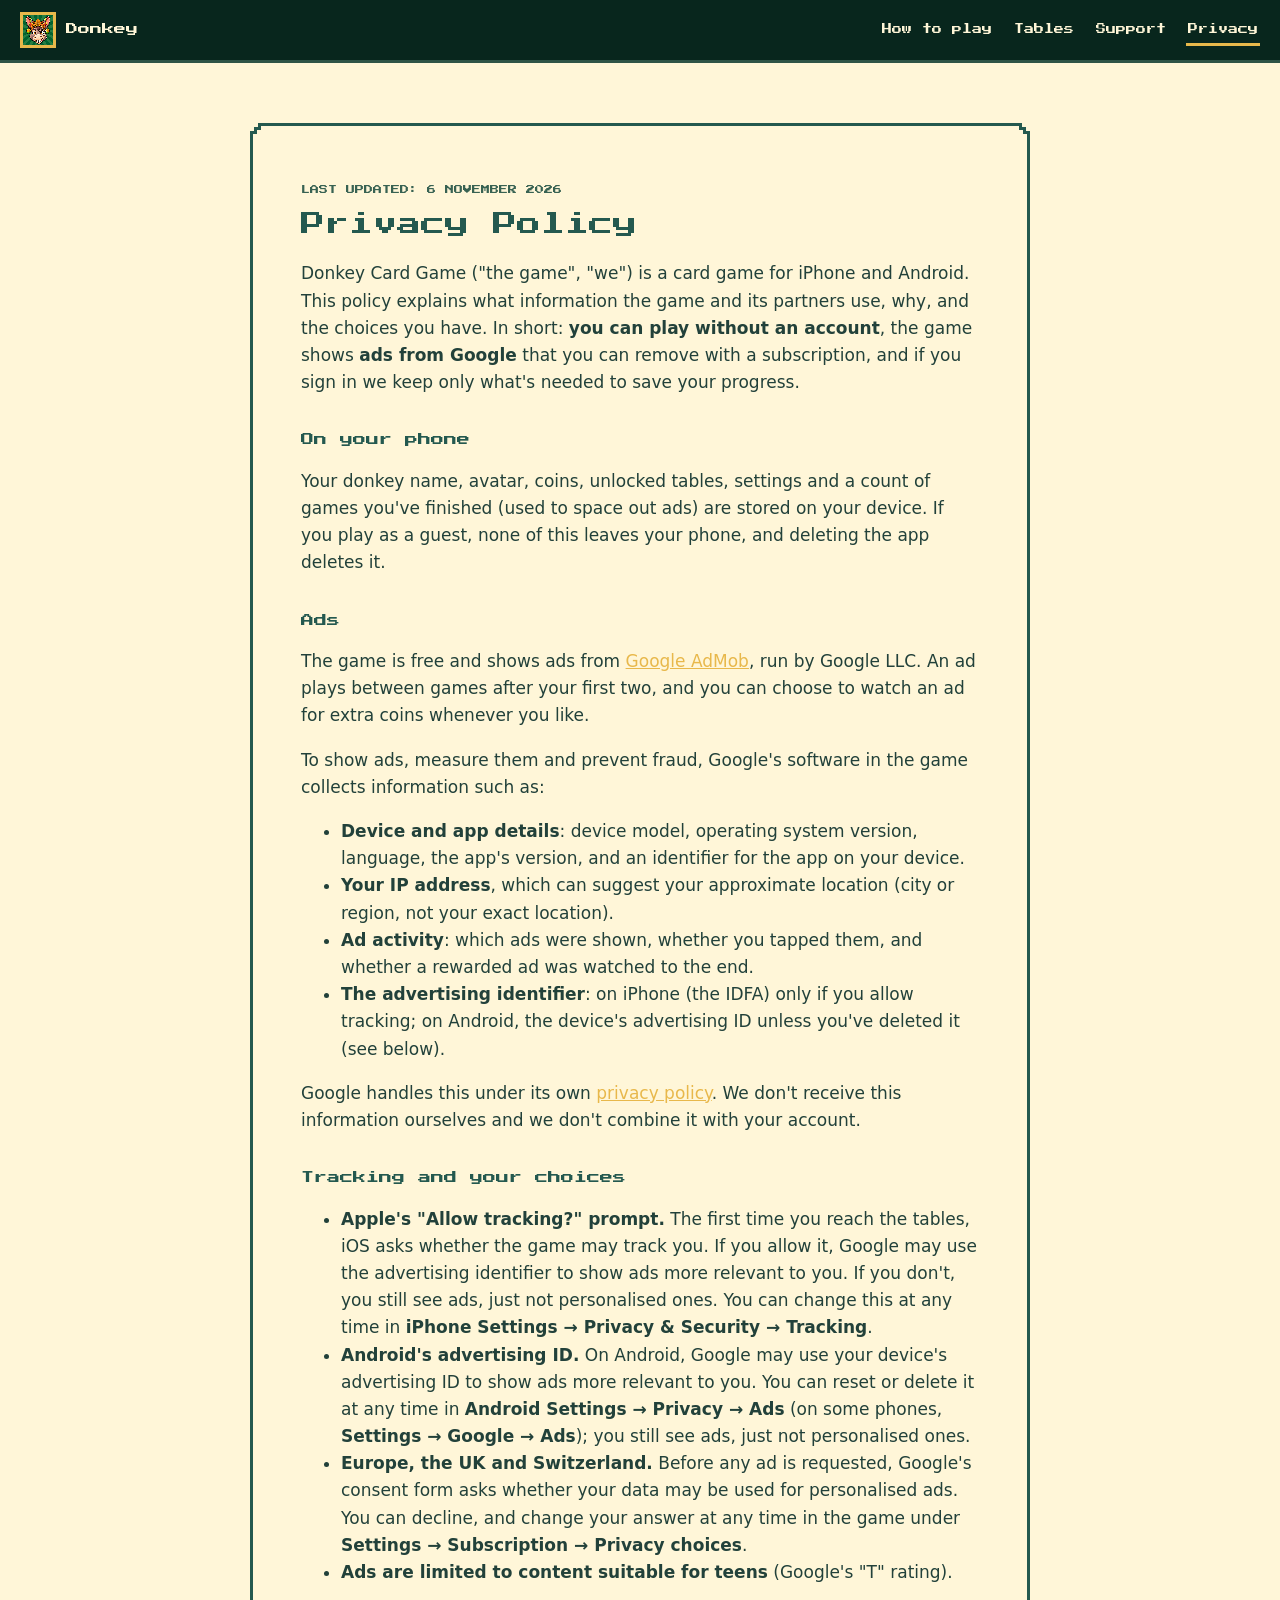
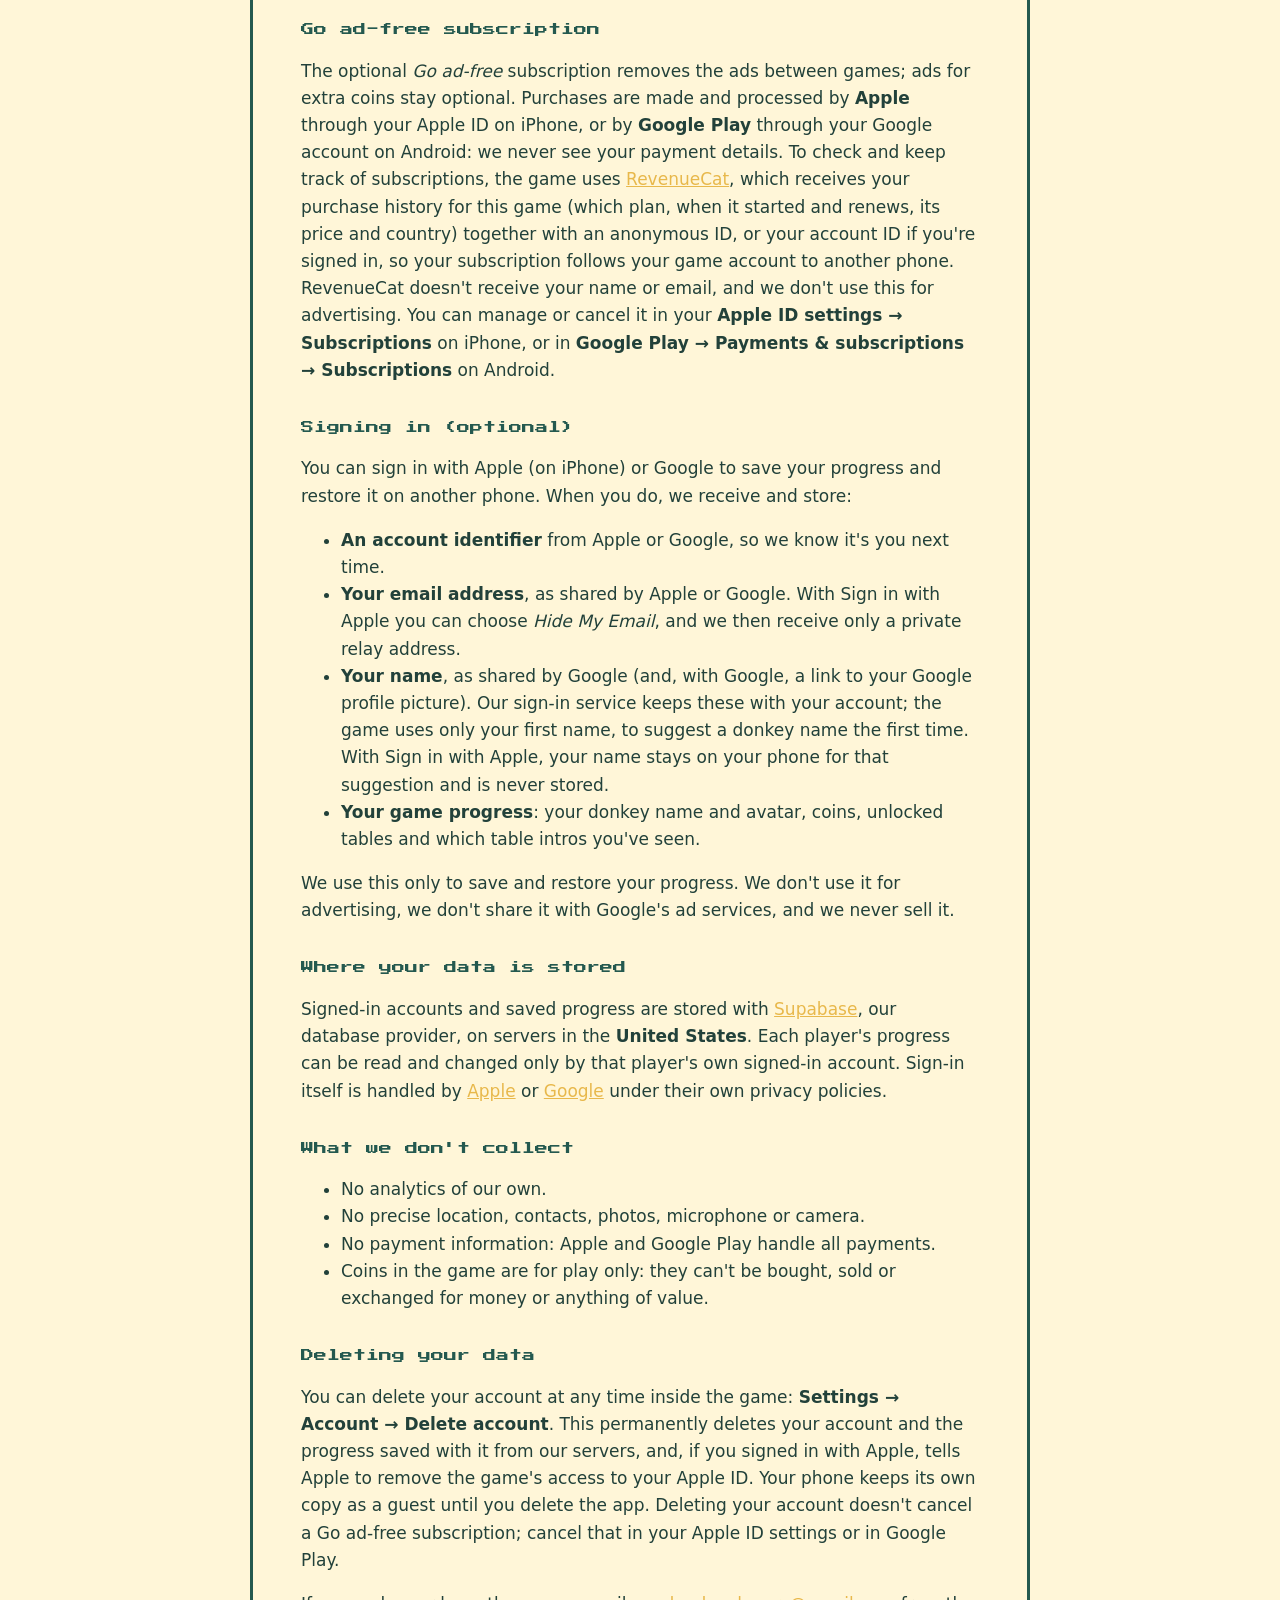
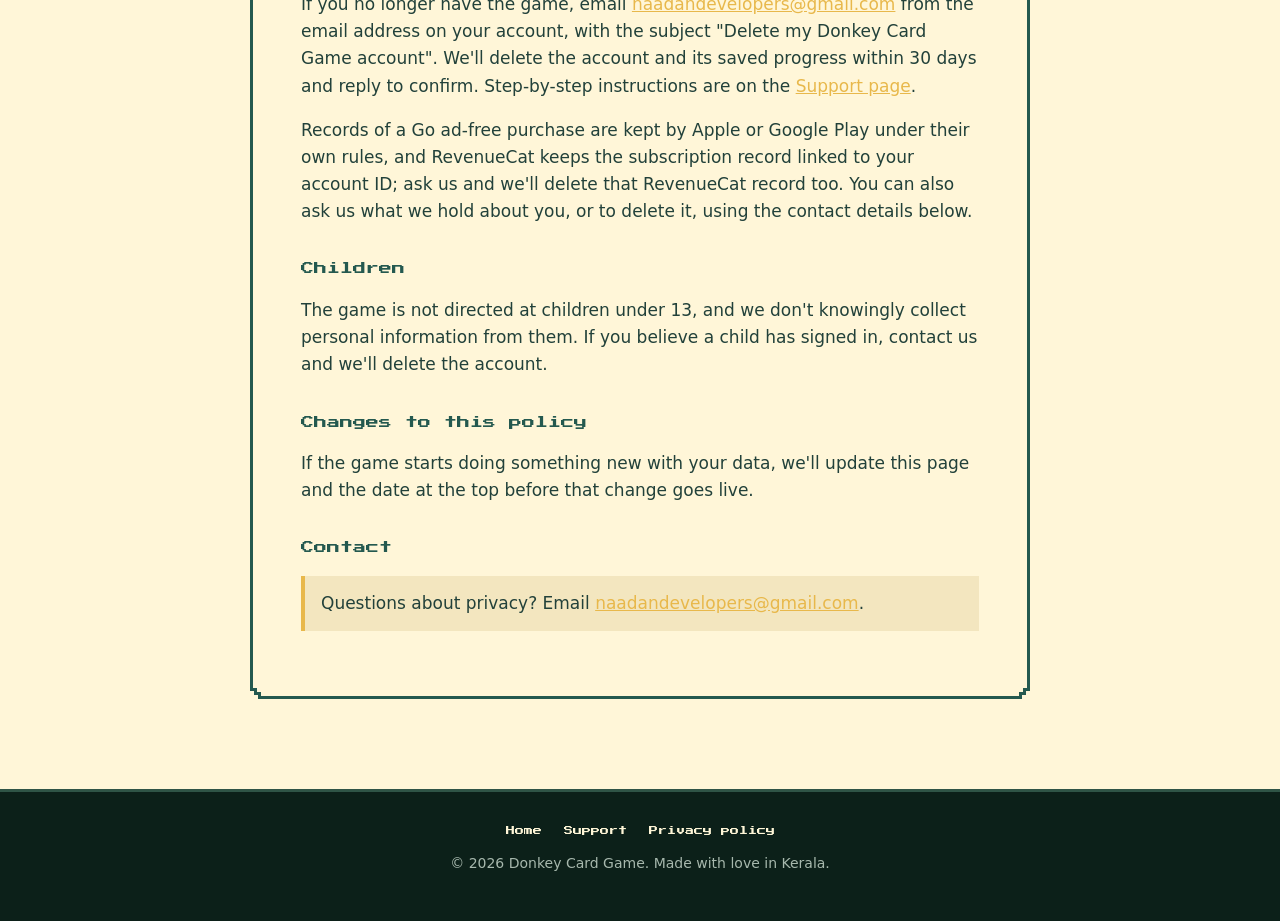
==== commit df77a140: "Claude: website covers Android and a no-app account deletion route Privacy policy and Support now gi" ====
--- a/privacy.html
+++ b/privacy.html
@@ -22,9 +22,9 @@
 
   <main class="doc">
     <div class="paper frame step drop"><div class="in step">
-      <p class="updated">LAST UPDATED: 27 OCTOBER 2026</p>
+      <p class="updated">LAST UPDATED: 6 NOVEMBER 2026</p>
       <h1>Privacy Policy</h1>
-      <p>Donkey Card Game ("the game", "we") is a card game for iPhone. This policy explains what information the game and its partners use, why, and the choices you have. In short: <strong>you can play without an account</strong>, the game shows <strong>ads from Google</strong> that you can remove with a subscription, and if you sign in we keep only what's needed to save your progress.</p>
+      <p>Donkey Card Game ("the game", "we") is a card game for iPhone and Android. This policy explains what information the game and its partners use, why, and the choices you have. In short: <strong>you can play without an account</strong>, the game shows <strong>ads from Google</strong> that you can remove with a subscription, and if you sign in we keep only what's needed to save your progress.</p>
 
       <h2>On your phone</h2>
       <p>Your donkey name, avatar, coins, unlocked tables, settings and a count of games you've finished (used to space out ads) are stored on your device. If you play as a guest, none of this leaves your phone, and deleting the app deletes it.</p>
@@ -33,25 +33,26 @@
       <p>The game is free and shows ads from <a href="https://policies.google.com/technologies/partner-sites" rel="noopener">Google AdMob</a>, run by Google LLC. An ad plays between games after your first two, and you can choose to watch an ad for extra coins whenever you like.</p>
       <p>To show ads, measure them and prevent fraud, Google's software in the game collects information such as:</p>
       <ul>
-        <li><strong>Device and app details</strong>: device model, iOS version, language, the app's version, and an identifier for the app on your device.</li>
+        <li><strong>Device and app details</strong>: device model, operating system version, language, the app's version, and an identifier for the app on your device.</li>
         <li><strong>Your IP address</strong>, which can suggest your approximate location (city or region, not your exact location).</li>
         <li><strong>Ad activity</strong>: which ads were shown, whether you tapped them, and whether a rewarded ad was watched to the end.</li>
-        <li><strong>The advertising identifier (IDFA)</strong>, only if you allow tracking (see below).</li>
+        <li><strong>The advertising identifier</strong>: on iPhone (the IDFA) only if you allow tracking; on Android, the device's advertising ID unless you've deleted it (see below).</li>
       </ul>
       <p>Google handles this under its own <a href="https://policies.google.com/privacy" rel="noopener">privacy policy</a>. We don't receive this information ourselves and we don't combine it with your account.</p>
 
       <h2>Tracking and your choices</h2>
       <ul>
         <li><strong>Apple's "Allow tracking?" prompt.</strong> The first time you reach the tables, iOS asks whether the game may track you. If you allow it, Google may use the advertising identifier to show ads more relevant to you. If you don't, you still see ads, just not personalised ones. You can change this at any time in <strong>iPhone Settings → Privacy &amp; Security → Tracking</strong>.</li>
+        <li><strong>Android's advertising ID.</strong> On Android, Google may use your device's advertising ID to show ads more relevant to you. You can reset or delete it at any time in <strong>Android Settings → Privacy → Ads</strong> (on some phones, <strong>Settings → Google → Ads</strong>); you still see ads, just not personalised ones.</li>
         <li><strong>Europe, the UK and Switzerland.</strong> Before any ad is requested, Google's consent form asks whether your data may be used for personalised ads. You can decline, and change your answer at any time in the game under <strong>Settings → Subscription → Privacy choices</strong>.</li>
         <li><strong>Ads are limited to content suitable for teens</strong> (Google's "T" rating).</li>
       </ul>
 
       <h2>Go ad-free subscription</h2>
-      <p>The optional <em>Go ad-free</em> subscription removes the ads between games; ads for extra coins stay optional. Purchases are made and processed by <strong>Apple</strong> through your Apple ID: we never see your payment details. To check and keep track of subscriptions, the game uses <a href="https://www.revenuecat.com/privacy/" rel="noopener">RevenueCat</a>, which receives your purchase history for this game (which plan, when it started and renews, its price and country) together with an anonymous ID, or your account ID if you're signed in, so your subscription follows your game account to another phone. RevenueCat doesn't receive your name or email, and we don't use this for advertising. You can manage or cancel it in your <strong>Apple ID settings → Subscriptions</strong>.</p>
+      <p>The optional <em>Go ad-free</em> subscription removes the ads between games; ads for extra coins stay optional. Purchases are made and processed by <strong>Apple</strong> through your Apple ID on iPhone, or by <strong>Google Play</strong> through your Google account on Android: we never see your payment details. To check and keep track of subscriptions, the game uses <a href="https://www.revenuecat.com/privacy/" rel="noopener">RevenueCat</a>, which receives your purchase history for this game (which plan, when it started and renews, its price and country) together with an anonymous ID, or your account ID if you're signed in, so your subscription follows your game account to another phone. RevenueCat doesn't receive your name or email, and we don't use this for advertising. You can manage or cancel it in your <strong>Apple ID settings → Subscriptions</strong> on iPhone, or in <strong>Google Play → Payments &amp; subscriptions → Subscriptions</strong> on Android.</p>
 
       <h2>Signing in (optional)</h2>
-      <p>You can sign in with Apple or Google to save your progress and restore it on another phone. When you do, we receive and store:</p>
+      <p>You can sign in with Apple (on iPhone) or Google to save your progress and restore it on another phone. When you do, we receive and store:</p>
       <ul>
         <li><strong>An account identifier</strong> from Apple or Google, so we know it's you next time.</li>
         <li><strong>Your email address</strong>, as shared by Apple or Google. With Sign in with Apple you can choose <em>Hide My Email</em>, and we then receive only a private relay address.</li>
@@ -67,13 +68,14 @@
       <ul>
         <li>No analytics of our own.</li>
         <li>No precise location, contacts, photos, microphone or camera.</li>
-        <li>No payment information: Apple handles all payments.</li>
+        <li>No payment information: Apple and Google Play handle all payments.</li>
         <li>Coins in the game are for play only: they can't be bought, sold or exchanged for money or anything of value.</li>
       </ul>
 
       <h2>Deleting your data</h2>
-      <p>You can delete your account at any time inside the game: <strong>Settings → Account → Delete account</strong>. This permanently deletes your account and the progress saved with it from our servers, and, if you signed in with Apple, tells Apple to remove the game's access to your Apple ID. Your phone keeps its own copy as a guest until you delete the app. Deleting your account doesn't cancel a Go ad-free subscription; cancel that in your Apple ID settings.</p>
-      <p>You can also ask us what we hold about you, or to delete it, using the contact details below.</p>
+      <p>You can delete your account at any time inside the game: <strong>Settings → Account → Delete account</strong>. This permanently deletes your account and the progress saved with it from our servers, and, if you signed in with Apple, tells Apple to remove the game's access to your Apple ID. Your phone keeps its own copy as a guest until you delete the app. Deleting your account doesn't cancel a Go ad-free subscription; cancel that in your Apple ID settings or in Google Play.</p>
+      <p>If you no longer have the game, email <a href="mailto:naadandevelopers@gmail.com?subject=Delete%20my%20Donkey%20Card%20Game%20account">naadandevelopers@gmail.com</a> from the email address on your account, with the subject "Delete my Donkey Card Game account". We'll delete the account and its saved progress within 30 days and reply to confirm. Step-by-step instructions are on the <a href="support.html#delete-account">Support page</a>.</p>
+      <p>Records of a Go ad-free purchase are kept by Apple or Google Play under their own rules, and RevenueCat keeps the subscription record linked to your account ID; ask us and we'll delete that RevenueCat record too. You can also ask us what we hold about you, or to delete it, using the contact details below.</p>
 
       <h2>Children</h2>
       <p>The game is not directed at children under 13, and we don't knowingly collect personal information from them. If you believe a child has signed in, contact us and we'll delete the account.</p>
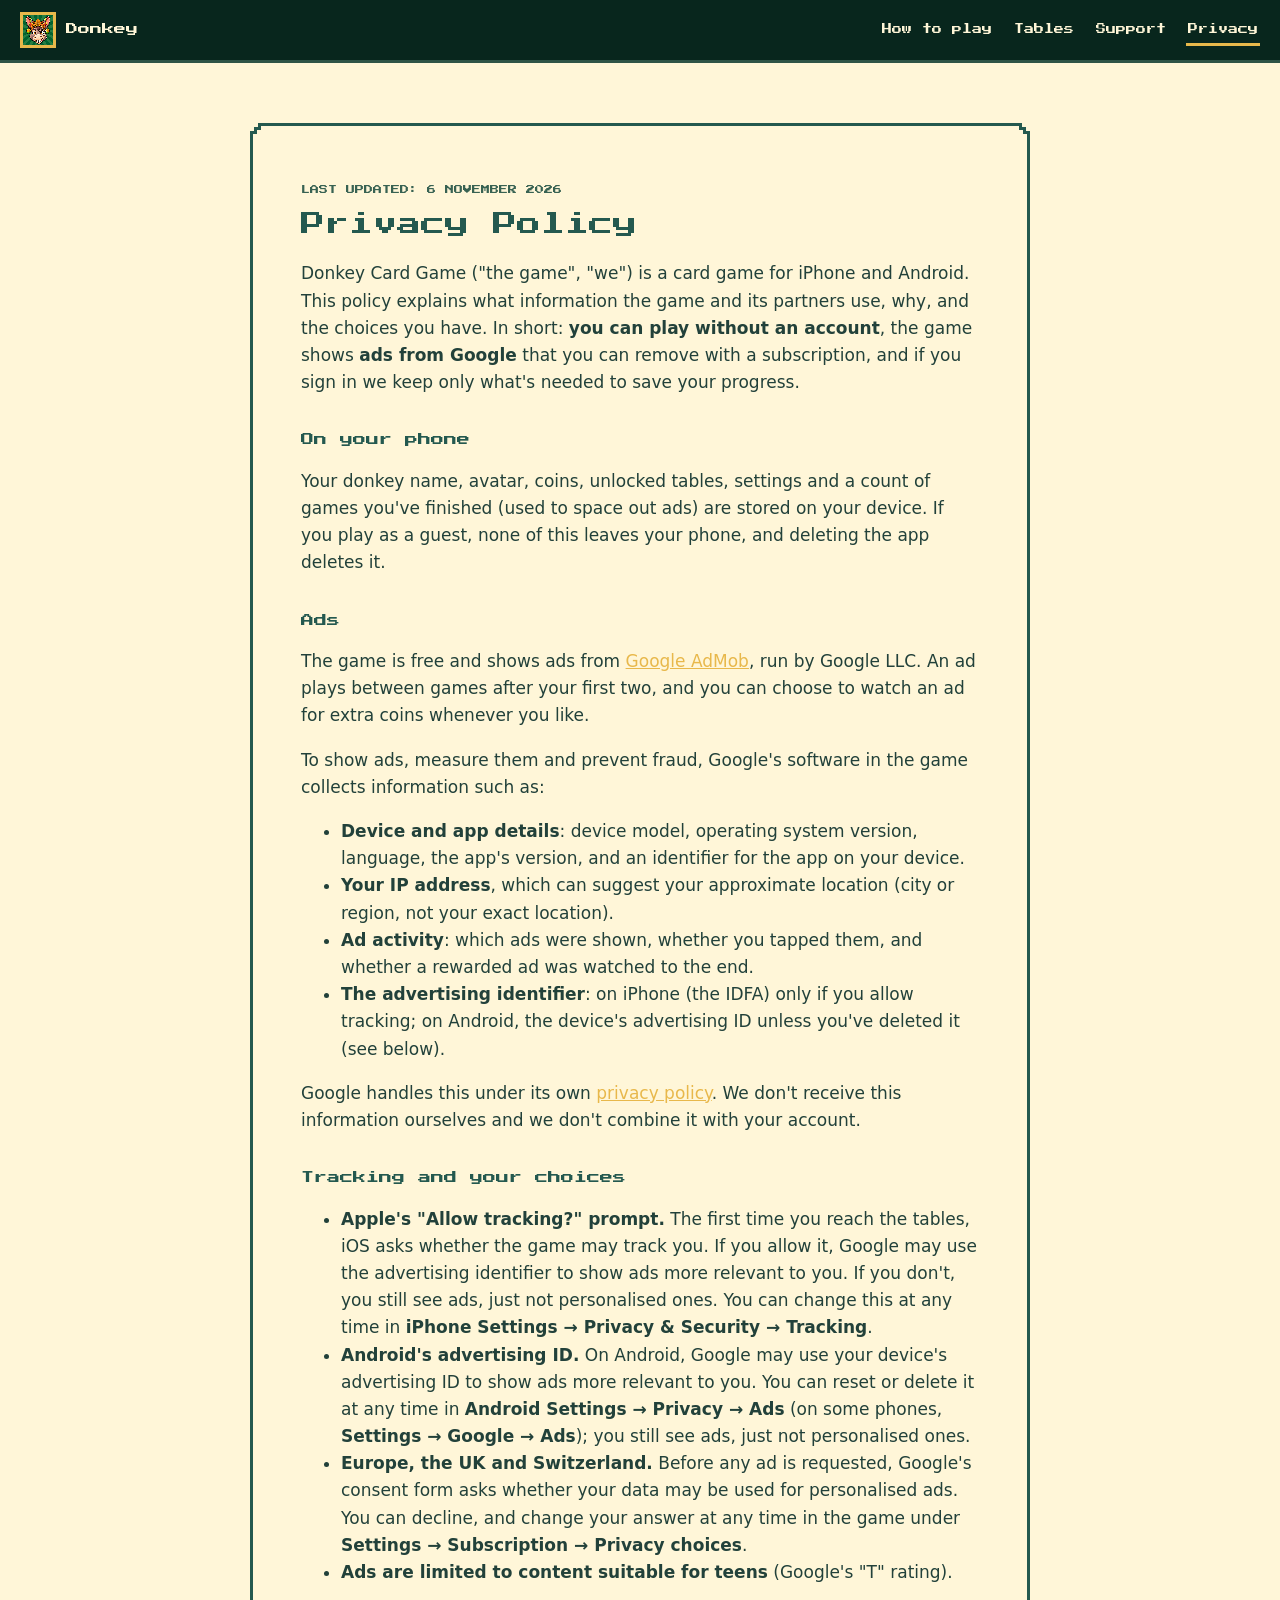
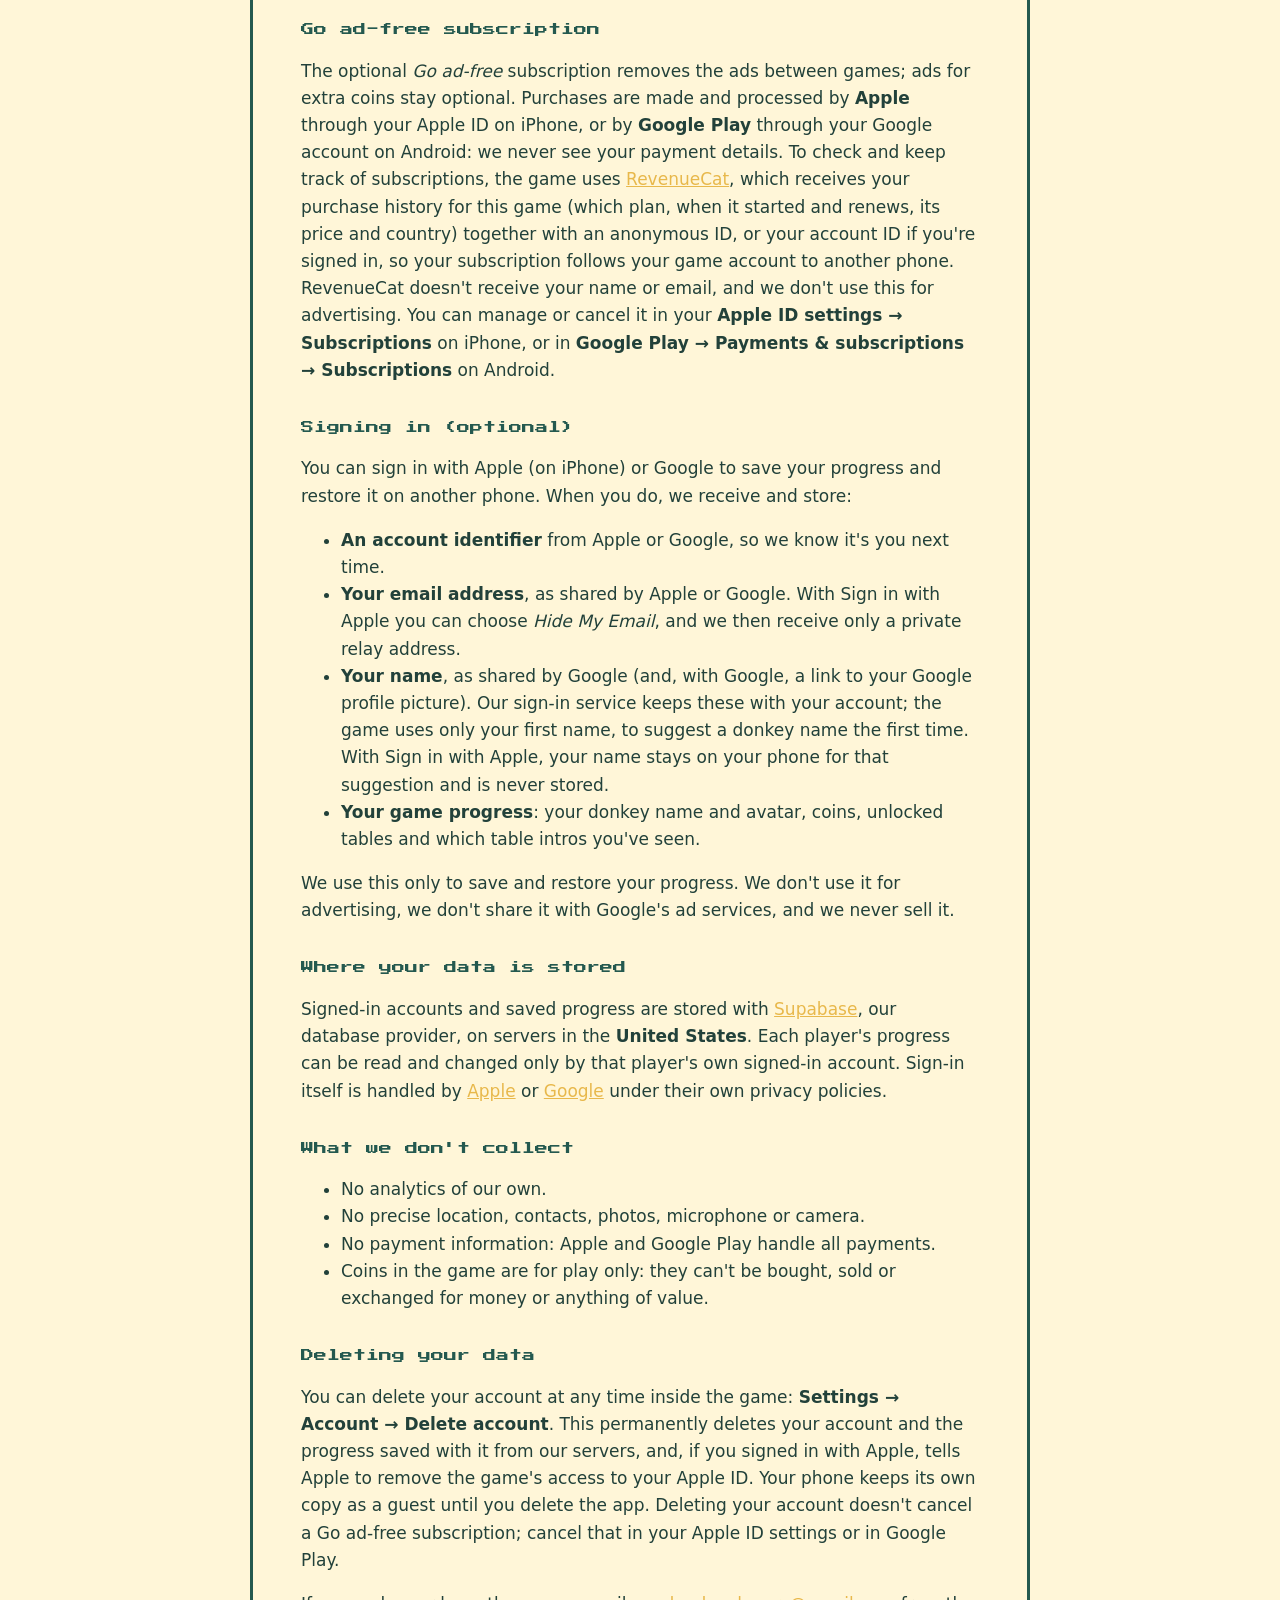
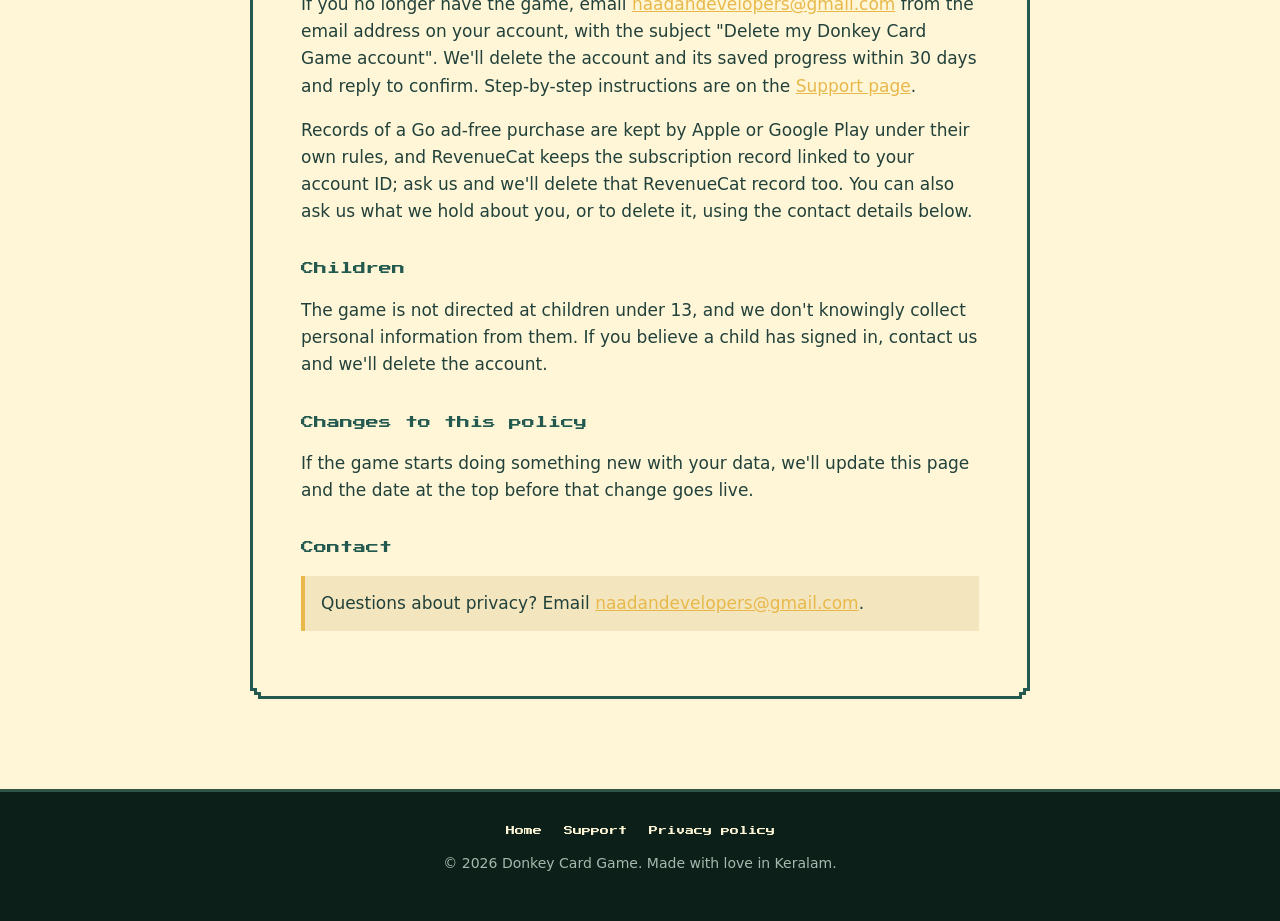
==== commit 5e370437: "Claude: say Keralam, not Kerala, in the app, store text and website Go ad-free's line, the table pic" ====
--- a/privacy.html
+++ b/privacy.html
@@ -90,7 +90,7 @@
 
   <footer>
     <div class="links"><a href="./">Home</a><a href="support.html">Support</a><a href="privacy.html">Privacy policy</a></div>
-    <p>© 2026 Donkey Card Game. Made with love in Kerala.</p>
+    <p>© 2026 Donkey Card Game. Made with love in Keralam.</p>
   </footer>
 </body>
 </html>
--- a/style.css
+++ b/style.css
@@ -125,7 +125,7 @@
   max-width: 560px;
   text-shadow: 2px 2px 0 rgba(255, 246, 216, .8);
 }
-.hero .ctas { display: flex; gap: 16px; justify-content: center; flex-wrap: wrap; }
+.ctas { display: flex; gap: 16px; justify-content: center; flex-wrap: wrap; }
 .soon {
   display: inline-block; margin-top: 18px;
   font-family: var(--pixel); font-size: 9px; color: var(--ink-2);
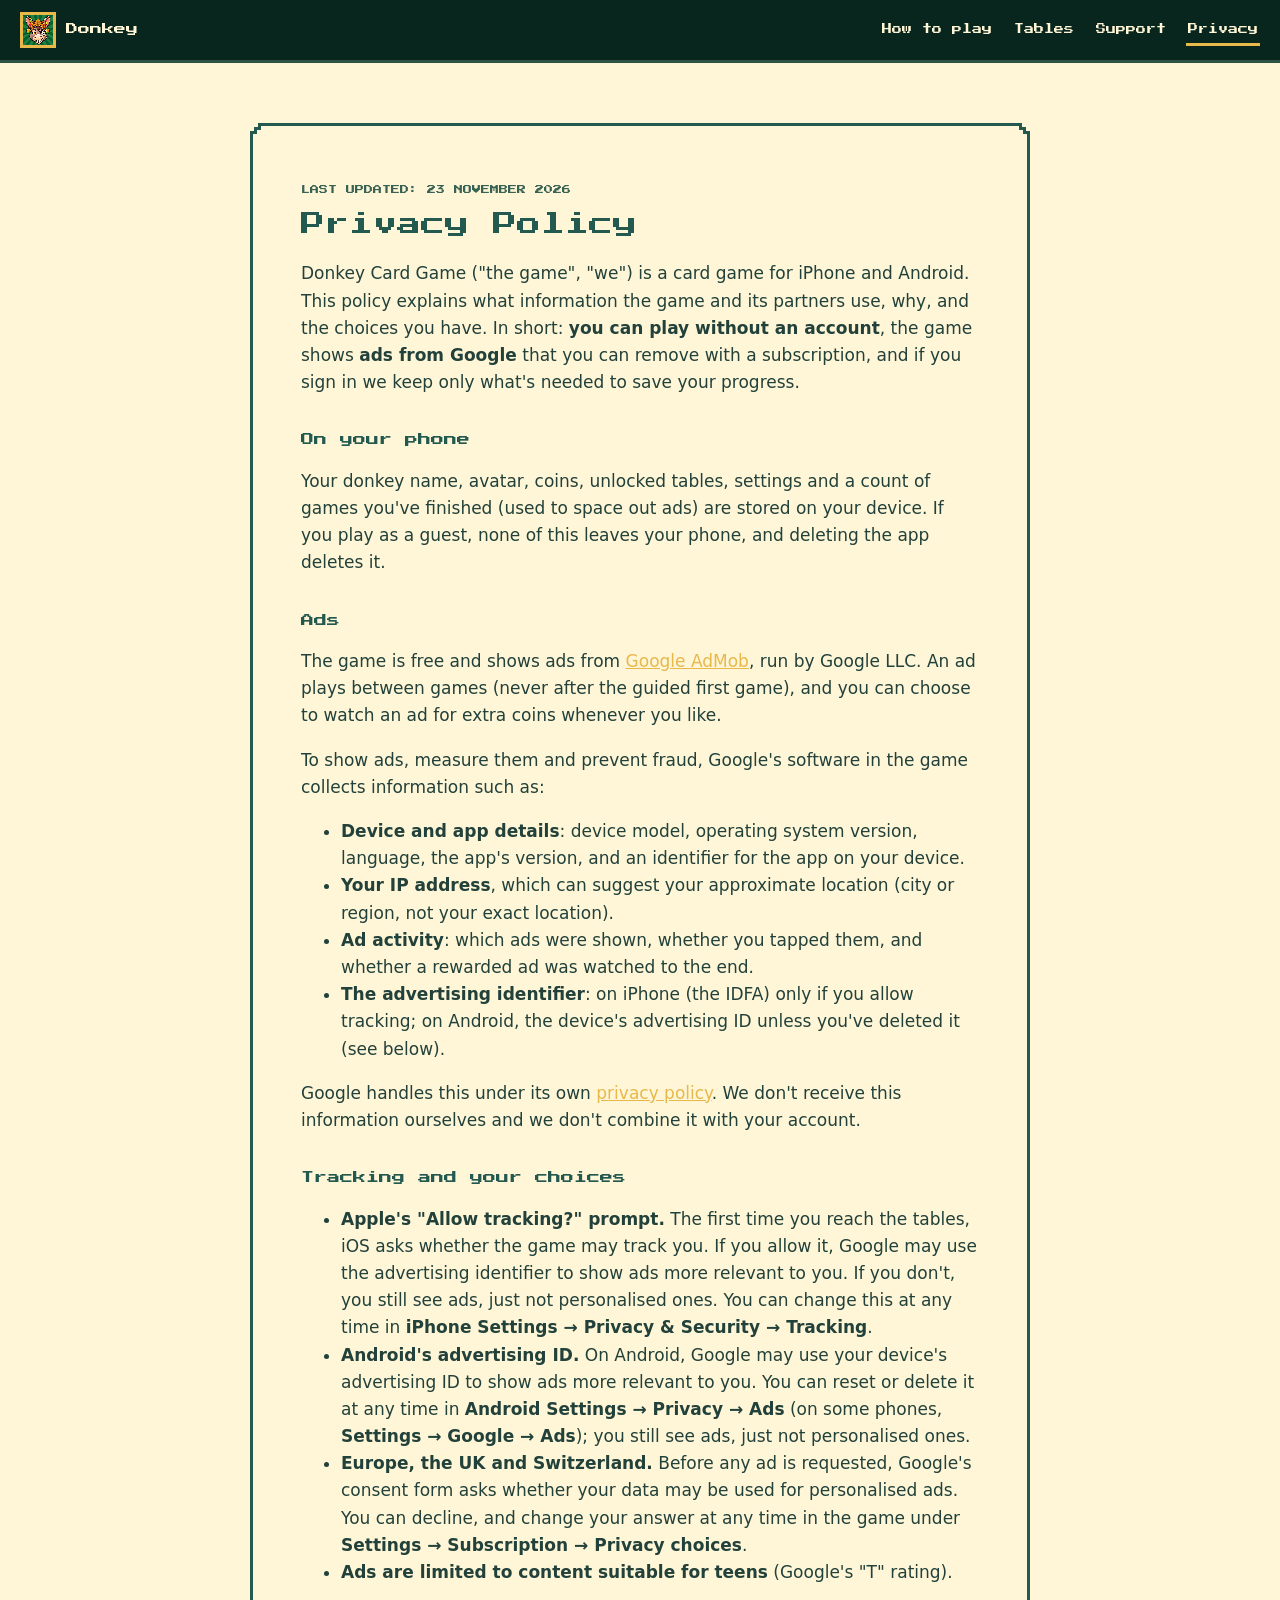
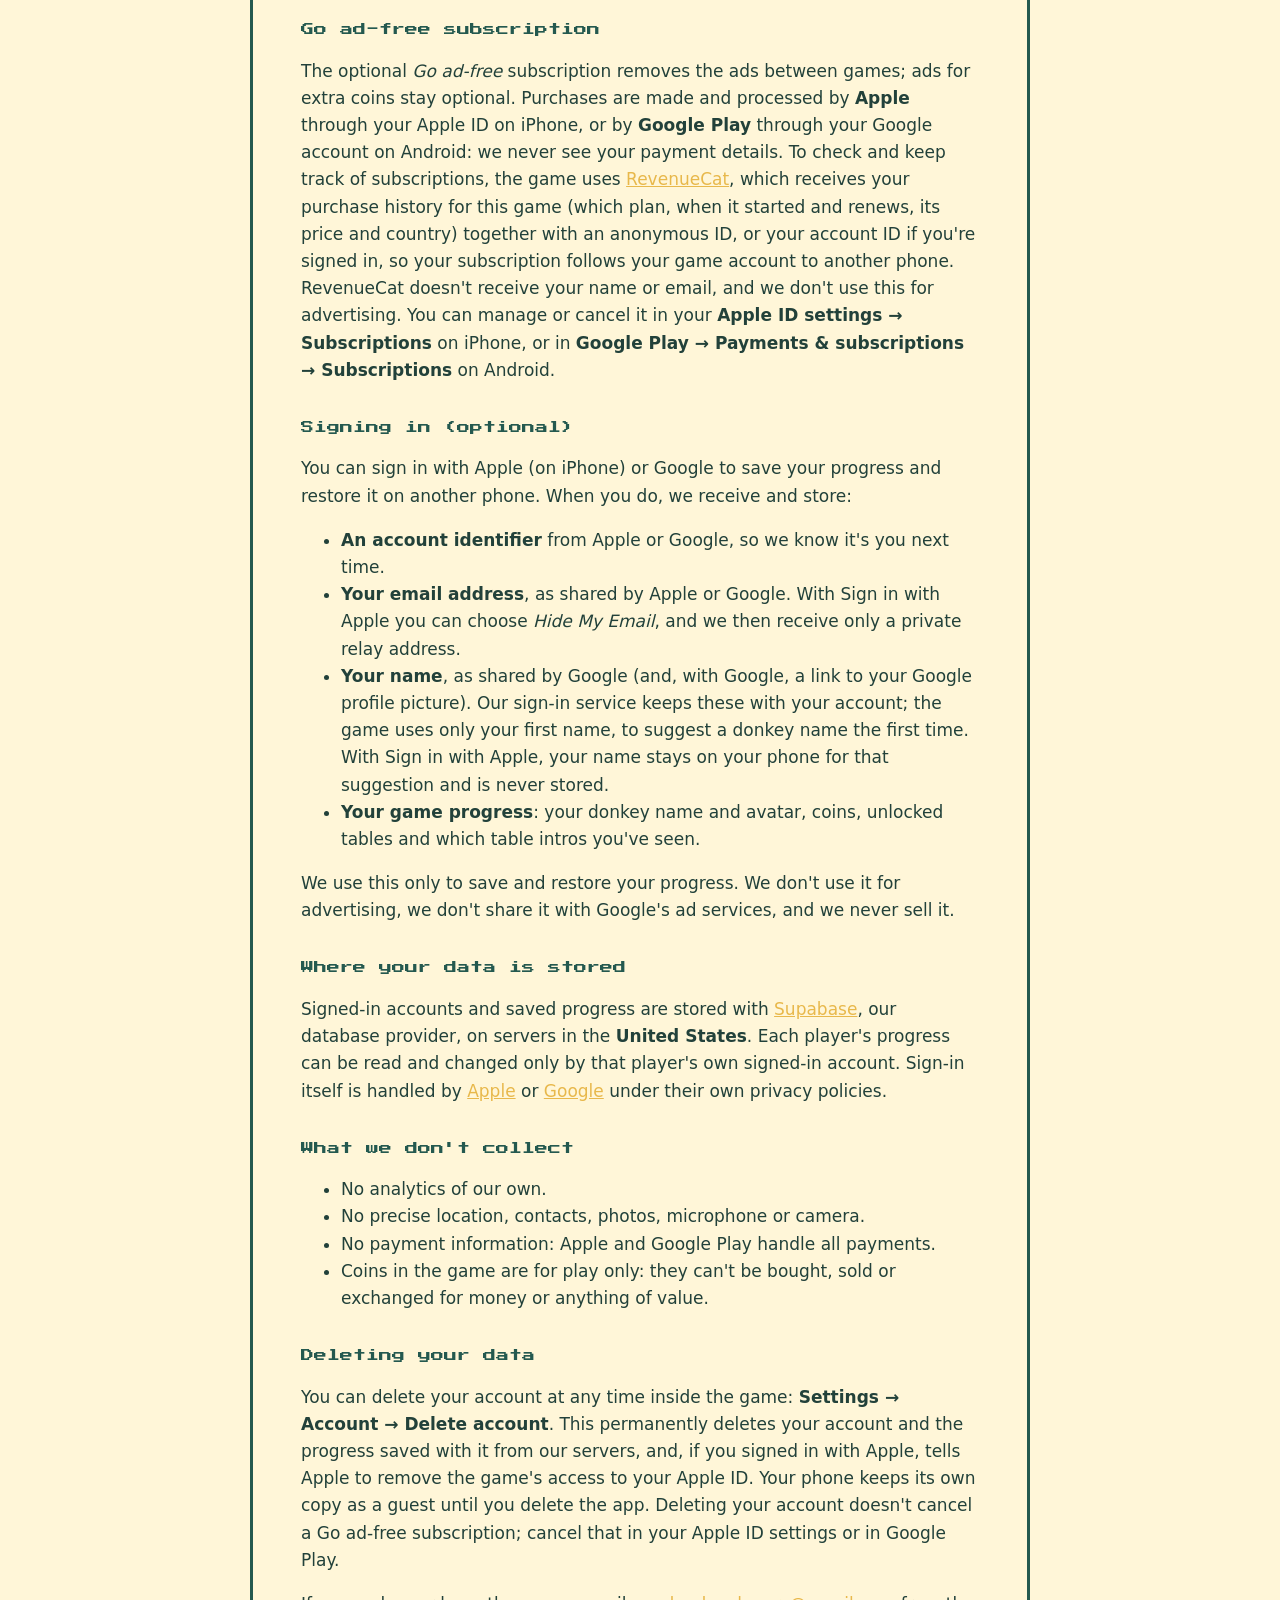
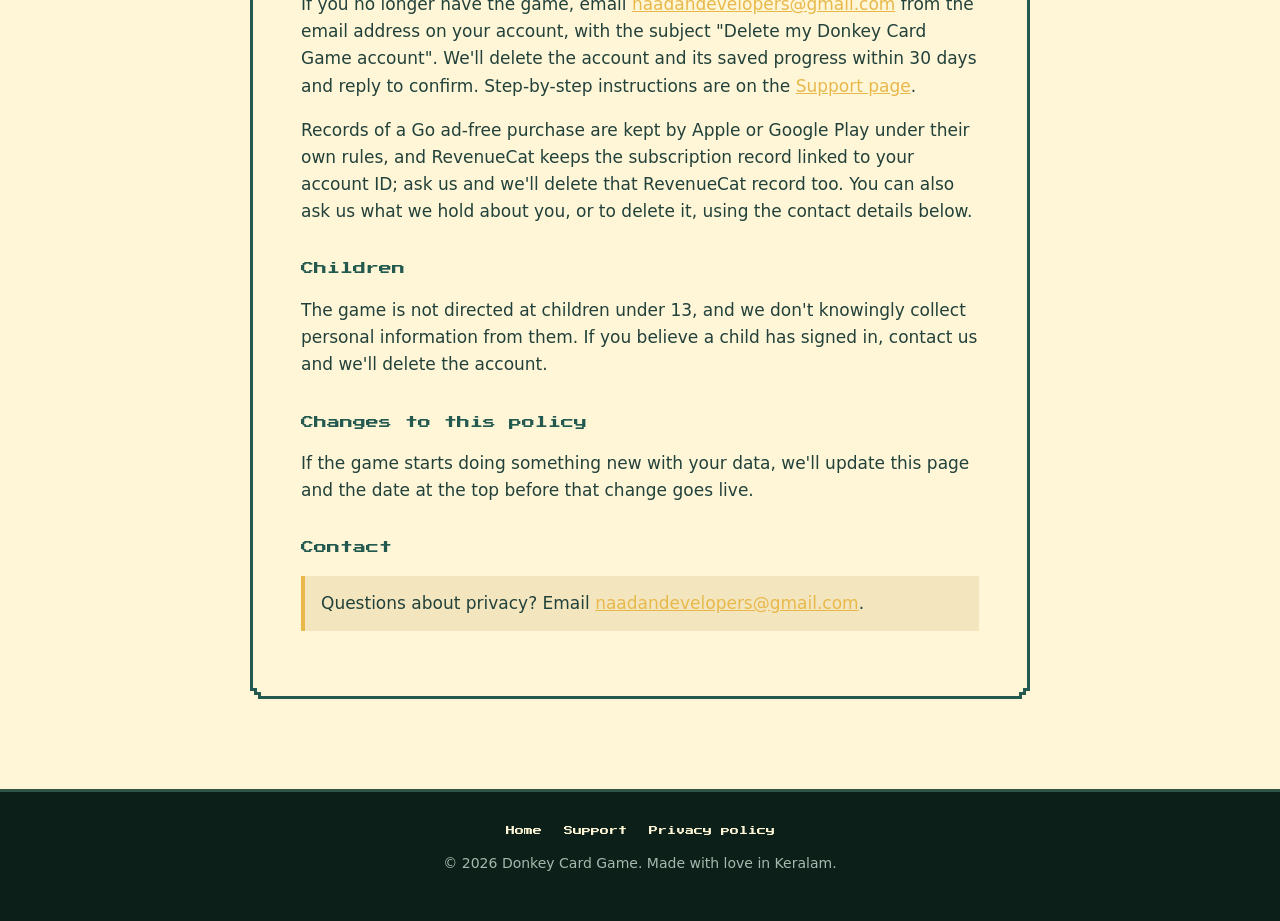
==== commit 0ab7efba: "Claude: website says an ad plays after every game but Appu's (live in 1.0.2) Support and Privacy des" ====
--- a/privacy.html
+++ b/privacy.html
@@ -22,7 +22,7 @@
 
   <main class="doc">
     <div class="paper frame step drop"><div class="in step">
-      <p class="updated">LAST UPDATED: 6 NOVEMBER 2026</p>
+      <p class="updated">LAST UPDATED: 23 NOVEMBER 2026</p>
       <h1>Privacy Policy</h1>
       <p>Donkey Card Game ("the game", "we") is a card game for iPhone and Android. This policy explains what information the game and its partners use, why, and the choices you have. In short: <strong>you can play without an account</strong>, the game shows <strong>ads from Google</strong> that you can remove with a subscription, and if you sign in we keep only what's needed to save your progress.</p>
 
@@ -30,7 +30,7 @@
       <p>Your donkey name, avatar, coins, unlocked tables, settings and a count of games you've finished (used to space out ads) are stored on your device. If you play as a guest, none of this leaves your phone, and deleting the app deletes it.</p>
 
       <h2>Ads</h2>
-      <p>The game is free and shows ads from <a href="https://policies.google.com/technologies/partner-sites" rel="noopener">Google AdMob</a>, run by Google LLC. An ad plays between games after your first two, and you can choose to watch an ad for extra coins whenever you like.</p>
+      <p>The game is free and shows ads from <a href="https://policies.google.com/technologies/partner-sites" rel="noopener">Google AdMob</a>, run by Google LLC. An ad plays between games (never after the guided first game), and you can choose to watch an ad for extra coins whenever you like.</p>
       <p>To show ads, measure them and prevent fraud, Google's software in the game collects information such as:</p>
       <ul>
         <li><strong>Device and app details</strong>: device model, operating system version, language, the app's version, and an identifier for the app on your device.</li>
